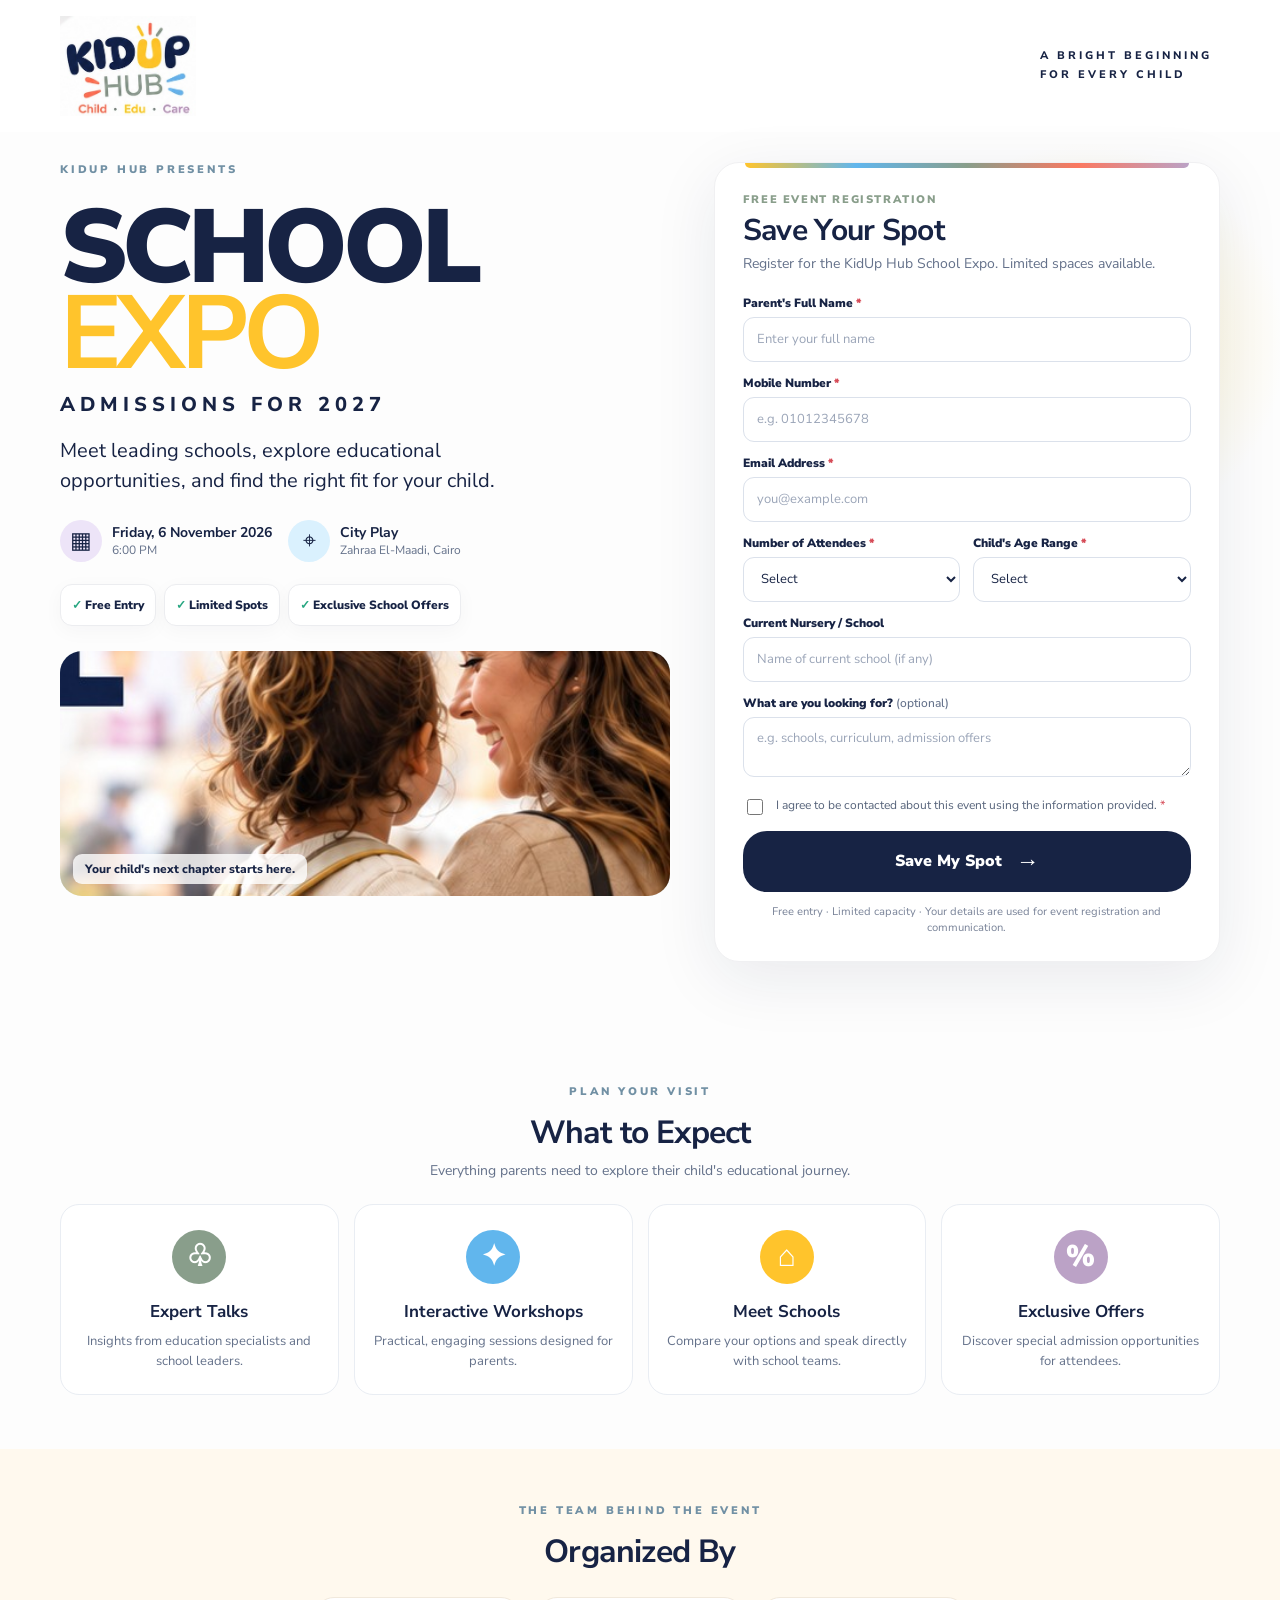
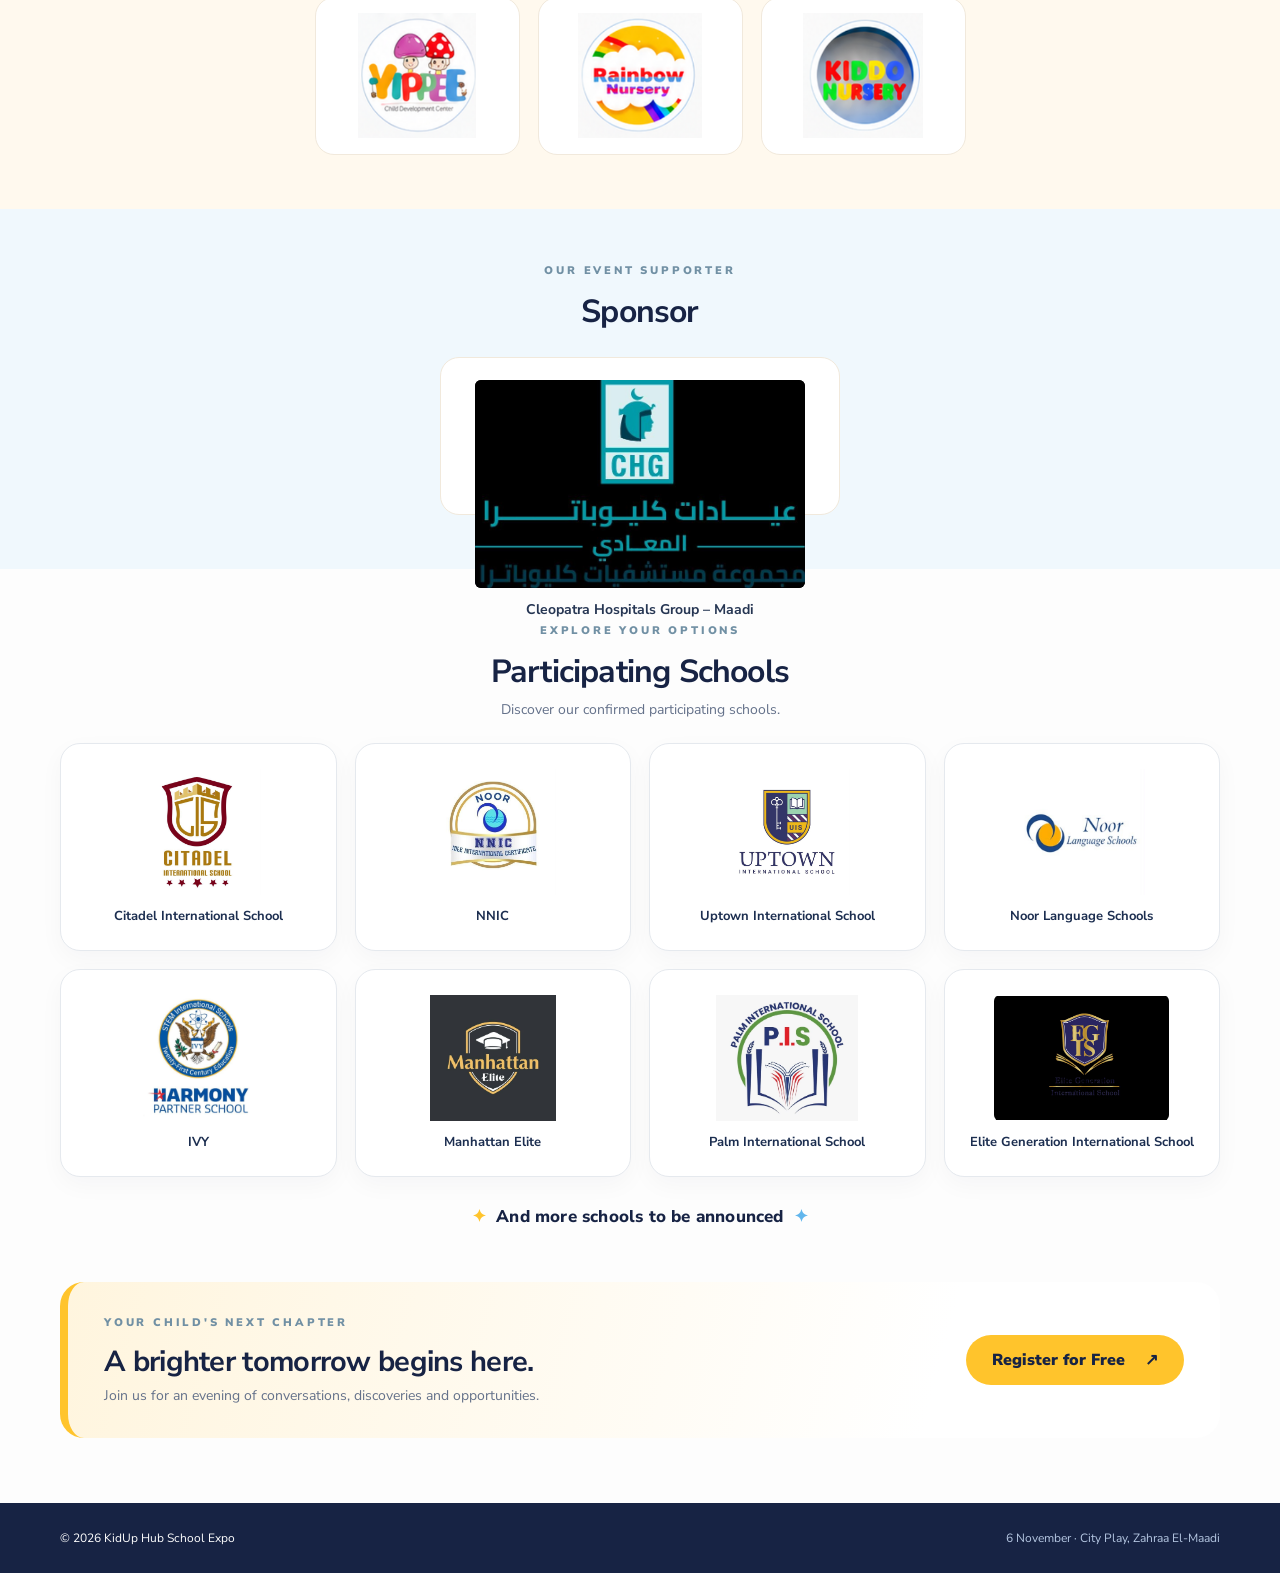
==== index.html @ 7d17acea "Add files via upload" ====
<!DOCTYPE html>
<html lang="en"><head><meta charset="UTF-8"><meta name="viewport" content="width=device-width,initial-scale=1"><meta name="theme-color" content="#172344"><meta name="description" content="Join KidUp Hub School Expo 2026. Meet participating schools, discover talks and workshops, and register for free. Limited spots available."><title>School Expo 2026 | KidUp Hub — Free Registration</title><link rel="preconnect" href="https://fonts.googleapis.com"><link rel="preconnect" href="https://fonts.gstatic.com" crossorigin><link href="https://fonts.googleapis.com/css2?family=Nunito+Sans:wght@400;500;600;700;800;900&display=swap" rel="stylesheet"><link rel="stylesheet" href="styles.css"></head>
<body><header class="top"><div class="shell top-inner"><a href="#top" class="brand" aria-label="KidUp Hub homepage"><img src="assets/kidup-logo-reference.jpg" alt="KidUp Hub — Child Edu Care"></a><span class="top-note">A BRIGHT BEGINNING FOR EVERY CHILD</span></div></header>
<main id="top"><section class="hero shell"><div class="hero-copy"><div class="eyebrow">KIDUP HUB PRESENTS</div><h1><span>SCHOOL</span><strong>EXPO</strong></h1><p class="year">ADMISSIONS FOR 2027</p><p class="lead">Meet leading schools, explore educational opportunities, and find the right fit for your child.</p><div class="event-meta"><div class="meta"><span class="meta-icon">▦</span><div><b>Friday, 6 November 2026</b><small>6:00 PM</small></div></div><div class="meta"><span class="meta-icon sky">⌖</span><div><b>City Play</b><small>Zahraa El-Maadi, Cairo</small></div></div></div><div class="highlights"><div><span>✓</span> Free Entry</div><div><span>✓</span> Limited Spots</div><div><span>✓</span> Exclusive School Offers</div></div><div class="hero-photo"><img src="assets/parent-child.jpg" alt="Parent and child discussing school choices"><div class="photo-caption">Your child's next chapter starts here.</div></div></div>
<aside class="form-card" id="register"><div class="form-accent"></div><p class="form-eyebrow">FREE EVENT REGISTRATION</p><h2>Save Your Spot</h2><p class="form-description">Register for the KidUp Hub School Expo. Limited spaces available.</p>
<form name="school-expo-registration" method="POST" action="" target="sheet-submit-target" id="registration-form"><input type="hidden" name="source" value="website"><input type="hidden" name="utm_source" id="utm_source"><input type="hidden" name="utm_medium" id="utm_medium"><input type="hidden" name="utm_campaign" id="utm_campaign"><input type="hidden" name="utm_content" id="utm_content"><input type="hidden" name="registration_id" id="registration_id"><p class="hidden-field"><label>Don't fill this out: <input name="bot-field"></label></p>
<div class="field"><label for="parent">Parent's Full Name <em>*</em></label><input id="parent" name="parent_name" autocomplete="name" placeholder="Enter your full name" maxlength="100" required></div>
<div class="field"><label for="phone">Mobile Number <em>*</em></label><input id="phone" name="mobile_number" type="tel" autocomplete="tel" inputmode="tel" placeholder="e.g. 01012345678" minlength="10" maxlength="20" required></div>
<div class="field"><label for="email">Email Address <em>*</em></label><input id="email" name="email" type="email" autocomplete="email" placeholder="you@example.com" maxlength="150" required></div>
<div class="form-pair"><div class="field"><label for="attendees">Number of Attendees <em>*</em></label><select id="attendees" name="attendees" required><option value="">Select</option><option value="1">1</option><option value="2">2</option><option value="3">3</option><option value="4">4</option><option value="5+">5+</option></select></div><div class="field"><label for="age">Child's Age Range <em>*</em></label><select id="age" name="child_age" required><option value="">Select</option><option>Under 2</option><option>2–3</option><option>4–5</option><option>6–8</option><option>9+</option></select></div></div>
<div class="field"><label for="school">Current Nursery / School</label><input id="school" name="current_school" maxlength="120" placeholder="Name of current school (if any)"></div>
<div class="field"><label for="interest">What are you looking for? <span>(optional)</span></label><textarea id="interest" name="interests" rows="2" maxlength="600" placeholder="e.g. schools, curriculum, admission offers"></textarea></div>
<label class="consent"><input type="checkbox" name="privacy_consent" value="yes" required><span>I agree to be contacted about this event using the information provided. <em>*</em></span></label><button class="primary" type="submit">Save My Spot <span>→</span></button><p class="fine">Free entry · Limited capacity · Your details are used for event registration and communication.</p></form><iframe name="sheet-submit-target" id="sheet-submit-target" title="Form submission" style="display:none"></iframe><p id="submit-message" role="status" aria-live="polite" style="display:none; margin-top:12px; font-weight:700;"></p>
</aside></section>
<section class="features section shell"><div class="section-head"><p class="eyebrow">PLAN YOUR VISIT</p><h2>What to Expect</h2><p>Everything parents need to explore their child's educational journey.</p></div><div class="feature-grid"><article class="feature"><div class="feature-ic green">♧</div><h3>Expert Talks</h3><p>Insights from education specialists and school leaders.</p></article><article class="feature"><div class="feature-ic blue">✦</div><h3>Interactive Workshops</h3><p>Practical, engaging sessions designed for parents.</p></article><article class="feature"><div class="feature-ic gold">⌂</div><h3>Meet Schools</h3><p>Compare your options and speak directly with school teams.</p></article><article class="feature"><div class="feature-ic lilac">%</div><h3>Exclusive Offers</h3><p>Discover special admission opportunities for attendees.</p></article></div></section>
<section class="section organizer-band"><div class="shell"><div class="section-head"><p class="eyebrow">THE TEAM BEHIND THE EVENT</p><h2>Organized By</h2></div><div class="organizer-grid"><div class="logo-tile"><img src="assets/organizer-1.png" alt="Yippee Child Development Center"></div><div class="logo-tile"><img src="assets/organizer-2.png" alt="Rainbow Nursery"></div><div class="logo-tile"><img src="assets/organizer-3.png" alt="Kiddo Nursery"></div></div></div></section>
<section class="section sponsors-band"><div class="shell"><div class="section-head"><p class="eyebrow">OUR EVENT SUPPORTER</p><h2>Sponsor</h2></div><div class="sponsor-grid sponsor-grid--single"><div class="logo-tile sponsor-tile"><img src="assets/chg.jpg" alt="CHG — Cleopatra Hospitals Group, Maadi" loading="lazy"><p>Cleopatra Hospitals Group – Maadi</p></div></div></div></section>
<section class="section school-section shell"><div class="section-head"><p class="eyebrow">EXPLORE YOUR OPTIONS</p><h2>Participating Schools</h2><p>Discover our confirmed participating schools.</p></div><div class="school-grid" id="schools"><div class="school-tile"><img src="assets/citadel.jpg" alt="Citadel International School logo" loading="lazy"><span>Citadel International School</span></div><div class="school-tile"><img src="assets/nnic.jpg" alt="NNIC logo" loading="lazy"><span>NNIC</span></div><div class="school-tile"><img src="assets/uptown.jpg" alt="Uptown International School logo" loading="lazy"><span>Uptown International School</span></div><div class="school-tile"><img src="assets/noor.jpg" alt="Noor Language Schools logo" loading="lazy"><span>Noor Language Schools</span></div><div class="school-tile"><img src="assets/ivy.jpg" alt="IVY logo" loading="lazy"><span>IVY</span></div><div class="school-tile"><img src="assets/manhattan.jpg" alt="Manhattan Elite logo" loading="lazy"><span>Manhattan Elite</span></div><div class="school-tile"><img src="assets/palm.jpg" alt="Palm International School logo" loading="lazy"><span>Palm International School</span></div><div class="school-tile"><img src="assets/elite.jpg" alt="Elite Generation International School logo" loading="lazy"><span>Elite Generation International School</span></div></div><p class="more-schools">And more schools to be announced</p></section>
<section class="closing shell"><div><p class="eyebrow">YOUR CHILD'S NEXT CHAPTER</p><h2>A brighter tomorrow begins here.</h2><p>Join us for an evening of conversations, discoveries and opportunities.</p></div><a class="closing-btn" href="#register">Register for Free <span>↗</span></a></section></main><footer><div class="shell">© 2026 KidUp Hub School Expo <span>6 November · City Play, Zahraa El-Maadi</span></div></footer><script src="config.js"></script><script src="script.js"></script></body></html>
---- styles.css ----
:root{--navy:#172344;--yellow:#ffc42c;--sky:#61b6ed;--coral:#fb7860;--lilac:#bba2c6;--sage:#899e8b;--muted:#64718a;--border:#e7eaf2}*{box-sizing:border-box}html{scroll-behavior:smooth;scroll-padding-top:24px}body{margin:0;font-family:"Nunito Sans",Arial,sans-serif;color:var(--navy);background:#fdfdfd}button,input,select,textarea{font:inherit}img{max-width:100%}.shell{width:min(1160px,calc(100% - 46px));margin:auto}.top{background:#fff}.top-inner{display:flex;align-items:center;justify-content:space-between;padding:16px 0}.brand img{display:block;width:136px;height:auto;mix-blend-mode:multiply}.top-note{max-width:180px;letter-spacing:3px;font-size:11px;font-weight:800;line-height:1.7}.hero{display:grid;grid-template-columns:minmax(0,1fr) minmax(380px,.83fr);gap:44px;padding-top:30px;padding-bottom:68px;position:relative}.hero:before{content:"";position:absolute;z-index:-1;inset:0 -6vw auto auto;height:420px;width:420px;background:radial-gradient(circle,#fff2c7 0%,transparent 67%)}.eyebrow{color:#7190a4;letter-spacing:2.8px;font-size:11px;font-weight:900;margin:0 0 12px}.hero-copy h1{font-size:clamp(70px,8.1vw,116px);font-weight:900;line-height:.83;letter-spacing:-5px;margin:28px 0 14px}.hero-copy h1 span,.hero-copy h1 strong{display:block}.hero-copy h1 strong{color:var(--yellow)}.year{font-size:20px;letter-spacing:5px;font-weight:800;margin:0 0 18px}.lead{font-size:20px;line-height:1.48;max-width:460px;margin:0 0 24px}.event-meta{display:flex;gap:16px;flex-wrap:wrap}.meta{display:flex;align-items:center;gap:10px}.meta-icon{width:42px;height:42px;border-radius:50%;display:grid;place-items:center;background:#ede4f8;color:var(--navy);font-size:23px}.meta-icon.sky{background:#daf1fe}.meta b,.meta small{display:block}.meta b{font-size:14px}.meta small{font-size:12px;color:var(--muted)}.highlights{display:flex;gap:8px;flex-wrap:wrap;margin-top:22px}.highlights div{background:white;border:1px solid #ecedf0;border-radius:12px;padding:12px 11px;font-size:12px;font-weight:850;box-shadow:0 5px 20px #17234409}.highlights span{color:#27a681;font-weight:900}.hero-photo{margin-top:25px;position:relative;border-radius:22px;overflow:hidden;height:245px;background:#eaf4f6}.hero-photo img{width:100%;height:100%;object-fit:cover;object-position:center 42%}.photo-caption{position:absolute;bottom:12px;left:13px;padding:7px 12px;border-radius:9px;background:#fffc;color:var(--navy);font-size:12px;font-weight:800}.form-card{position:relative;background:#fff;padding:29px 28px 24px;border-radius:25px;box-shadow:0 17px 65px #14274416;border:1px solid #f0f0f2;align-self:start}.form-accent{position:absolute;left:30px;right:30px;top:0;height:5px;border-radius:0 0 8px 8px;background:linear-gradient(90deg,var(--yellow),var(--sky),var(--sage),var(--coral),var(--lilac))}.form-eyebrow{color:var(--sage);font-size:11px;letter-spacing:1.6px;font-weight:900;margin:0 0 6px}.form-card h2{font-size:30px;letter-spacing:-.7px;margin:0 0 5px;line-height:1.18}.form-description{font-size:14px;color:var(--muted);margin:0 0 22px}.field{margin:0 0 13px}.field label{display:block;font-size:12px;font-weight:900;margin-bottom:6px}.field em,.consent em{font-style:normal;color:#d64b57}.field label span{color:var(--muted);font-weight:500}.field input,.field select,.field textarea{border:1px solid #dbe1eb;border-radius:11px;min-height:45px;width:100%;padding:11px 13px;background:#fff;color:var(--navy);outline:none;font-size:13px;transition:border-color .2s,box-shadow .2s}.field textarea{resize:vertical}.field :is(input,select,textarea):focus{border-color:var(--sky);box-shadow:0 0 0 3px #61b6ed29}.field ::placeholder{color:#9ba5b8}.form-pair{display:grid;grid-template-columns:1fr 1fr;gap:13px}.consent{display:flex;align-items:flex-start;gap:10px;font-size:12px;line-height:1.5;color:#56637a;margin:0 0 13px}.consent input{width:16px;height:16px;flex:none;accent-color:var(--navy)}.primary{background:var(--navy);border:0;border-radius:24px;color:#fff;padding:15px 20px;font-weight:900;width:100%;cursor:pointer;display:flex;align-items:center;justify-content:center;gap:14px}.primary:hover{background:#2a3d69}.primary span{font-size:23px}.fine{text-align:center;margin:12px 0 0;color:#798398;font-size:11px;line-height:1.5}.hidden-field{position:absolute;left:-9999px}.section{padding:54px 0}.section-head{text-align:center;margin-bottom:24px}.section-head h2{font-size:32px;margin:0 0 7px;letter-spacing:-.8px}.section-head>p:last-child{color:var(--muted);font-size:14px;margin:0}.feature-grid{display:grid;grid-template-columns:repeat(4,1fr);gap:15px}.feature{border:1px solid #e9edf3;border-radius:19px;padding:25px 16px 23px;text-align:center;background:#fff}.feature-ic{height:54px;width:54px;border-radius:100%;display:grid;place-items:center;margin:0 auto 16px;color:#fff;font-size:30px;font-weight:900}.green{background:var(--sage)}.blue{background:var(--sky)}.gold{background:var(--yellow)}.lilac{background:var(--lilac)}.feature h3{margin:0 0 8px;font-size:17px}.feature p{font-size:13px;color:var(--muted);line-height:1.55;margin:0}.organizer-band{background:#fff9ee}.organizer-grid{display:flex;justify-content:center;gap:18px;flex-wrap:wrap}.logo-tile{width:205px;height:158px;display:grid;place-items:center;background:#fff;border:1px solid #f1e9dc;border-radius:19px;padding:15px}.logo-tile img{width:125px;height:125px;object-fit:contain}.sponsors-band{background:#f0f8fd}.sponsor-grid{display:grid;grid-template-columns:repeat(4,1fr);gap:14px}.placeholder{background:#fff;border:1px dashed #bac8d5;min-height:110px;border-radius:15px;display:flex;flex-direction:column;align-items:center;justify-content:center;font-size:14px;font-weight:900;color:#54647c}.placeholder small{font-size:11px;font-weight:400;color:#8c99aa}.school-grid{display:grid;grid-template-columns:repeat(4,1fr);gap:12px}.school-placeholder{height:91px;border-radius:14px;border:1px dashed #cbd4df;display:grid;place-items:center;font-size:12px;color:#8290a5;background:#fdfefe}.closing{display:flex;align-items:center;justify-content:space-between;gap:30px;padding:33px 36px;background:linear-gradient(105deg,#fff5de,#fff 75%);border-radius:24px;margin-bottom:65px;border-left:8px solid var(--yellow)}.closing h2{font-size:29px;margin:0 0 5px;letter-spacing:-.7px}.closing p:last-child{font-size:14px;color:var(--muted);margin:0}.closing-btn{background:var(--yellow);border-radius:100px;text-decoration:none;color:var(--navy);font-weight:900;padding:14px 26px;white-space:nowrap}.closing-btn span{margin-left:15px}footer{padding:27px 0;background:var(--navy);color:white;font-size:12px}footer .shell{display:flex;gap:10px;justify-content:space-between}footer span{color:#b5c7e2}@media(max-width:950px){.hero{grid-template-columns:1fr;gap:24px}.hero-copy h1{font-size:85px}.hero-photo{max-width:600px}.form-card{max-width:650px;width:100%;margin:auto}.feature-grid{grid-template-columns:repeat(2,1fr)}}@media(max-width:610px){.shell{width:min(100% - 28px,550px)}.top-inner{padding:12px 0}.brand img{width:110px}.top-note{max-width:120px;font-size:9px;letter-spacing:1.7px}.hero{padding:11px 0 38px}.hero-copy h1{font-size:clamp(62px,16vw,82px);letter-spacing:-3px;margin:22px 0 12px}.year{font-size:15px;letter-spacing:2.8px}.lead{font-size:17px}.hero-photo{height:190px}.form-card{padding:24px 18px 19px;border-radius:20px}.form-card h2{font-size:27px}.form-pair{grid-template-columns:1fr;gap:0}.section{padding:40px 0}.section-head h2{font-size:27px}.feature-grid,.sponsor-grid,.school-grid{grid-template-columns:repeat(2,1fr)}.feature{padding:20px 12px}.feature h3{font-size:15px}.feature p{font-size:12px}.organizer-grid{gap:8px}.logo-tile{width:calc(33.33% - 6px);height:110px;padding:5px}.logo-tile img{width:94px;height:94px}.placeholder{font-size:12px;text-align:center;padding:8px}.closing{flex-direction:column;align-items:flex-start;padding:27px 22px;margin-bottom:35px}.closing h2{font-size:26px}footer .shell{flex-direction:column}}

/* Confirmed brand marks: preserve complete logos and original color backgrounds. */
.school-grid{display:grid;grid-template-columns:repeat(4,minmax(0,1fr));gap:18px}
.school-tile{background:#fff;border:1px solid #e5e9ee;border-radius:20px;min-width:0;min-height:208px;padding:18px;display:flex;flex-direction:column;align-items:center;justify-content:center;gap:12px;box-shadow:0 8px 24px rgba(23,35,68,.035)}
.school-tile img{height:126px;width:100%;max-width:175px;object-fit:contain;display:block;border-radius:6px}
.school-tile span{font-size:13px;color:#1c2e50;font-weight:700;line-height:1.4;text-align:center}
.sponsor-grid--single{display:flex;justify-content:center;align-items:center}
.sponsor-tile{width:min(100%,400px);padding:22px 24px;display:flex;align-items:center;flex-direction:column;gap:12px}
.sponsor-tile img{width:min(100%,330px);height:auto;max-height:210px;object-fit:contain;border-radius:6px;background:#111}
.sponsor-tile p{text-align:center;margin:0;color:#263653;font-size:14px;font-weight:700}
@media(max-width:800px){.school-grid{grid-template-columns:repeat(2,minmax(0,1fr));gap:12px}.school-tile{min-height:170px;padding:11px}.school-tile img{height:96px;max-width:145px}.school-tile span{font-size:11px}}
@media(max-width:390px){.school-tile{min-height:150px}.school-tile img{height:85px}}

.more-schools{text-align:center;margin:28px auto 0;color:#172344;font-size:17px;font-weight:800;letter-spacing:.2px}.more-schools:before{content:"✦";color:#ffc42c;margin-right:10px}.more-schools:after{content:"✦";color:#61b6ed;margin-left:10px}@media(max-width:610px){.more-schools{font-size:14px;margin-top:20px}}
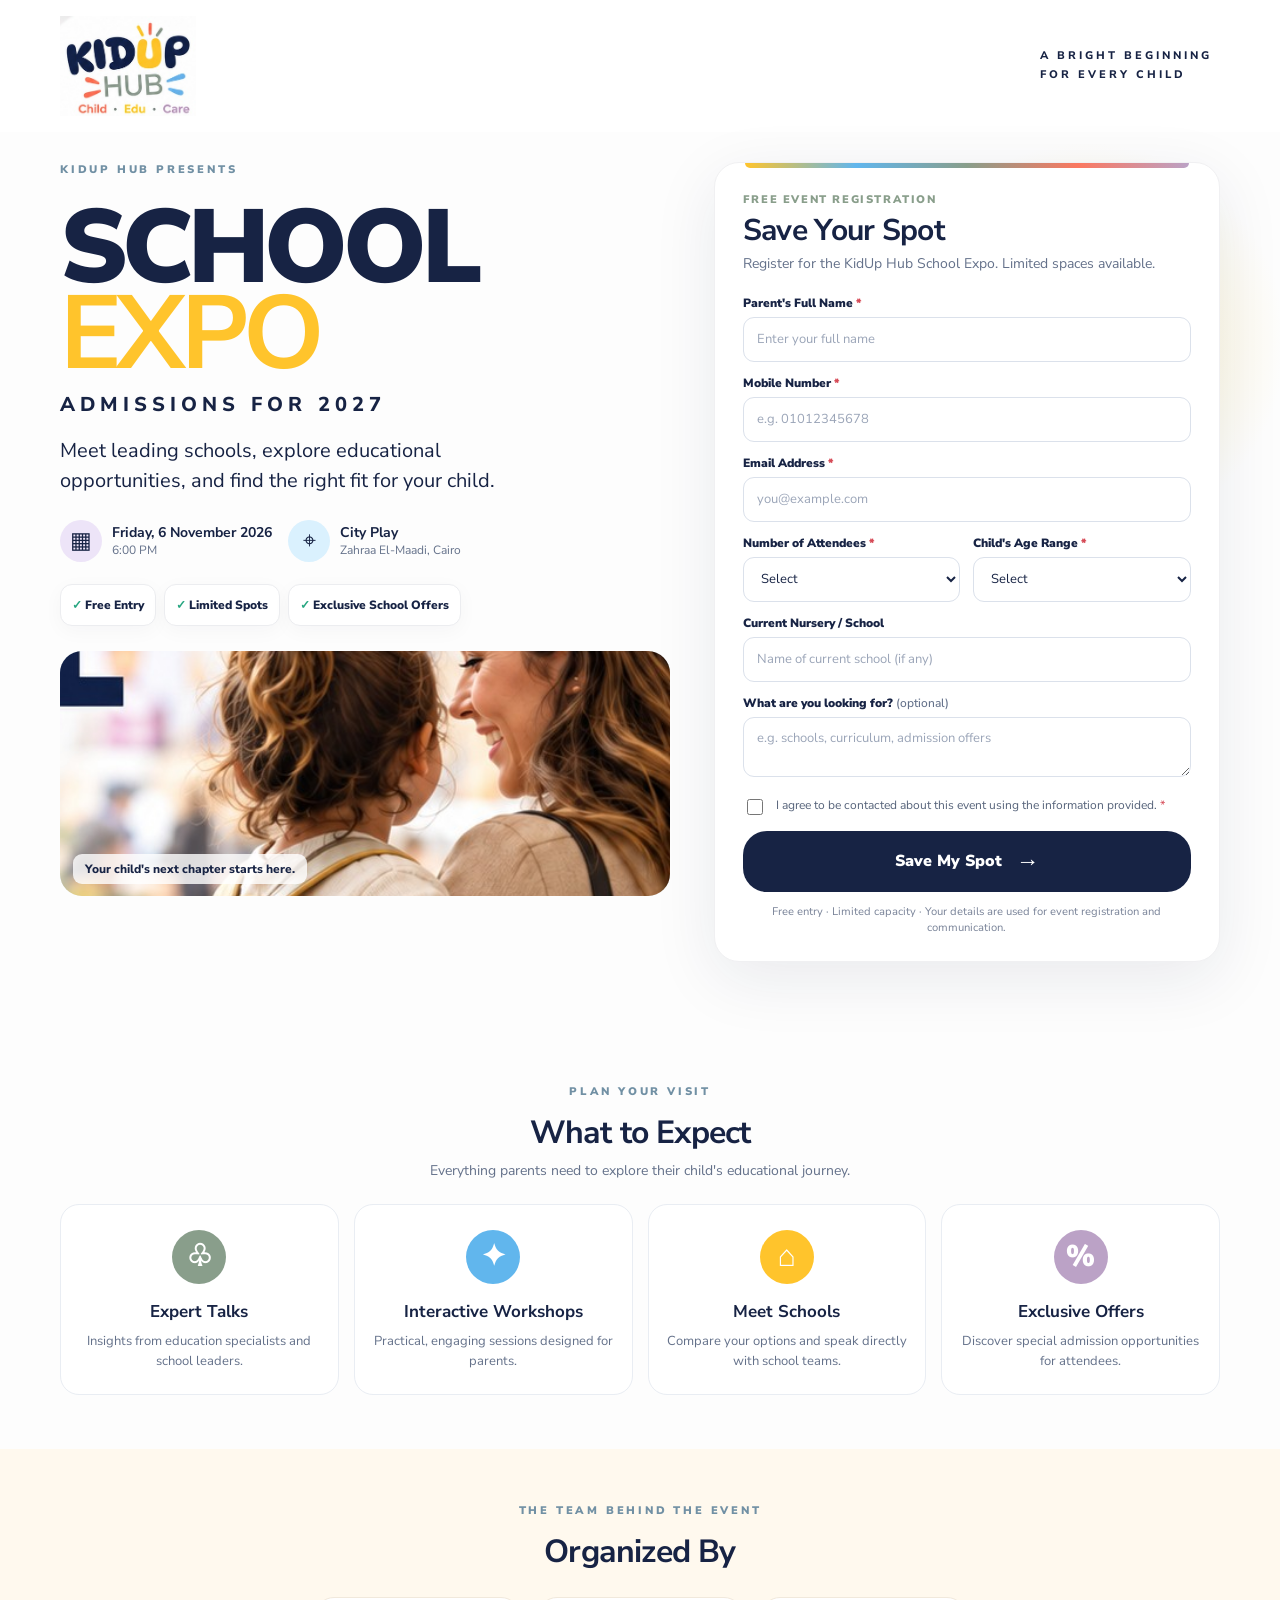
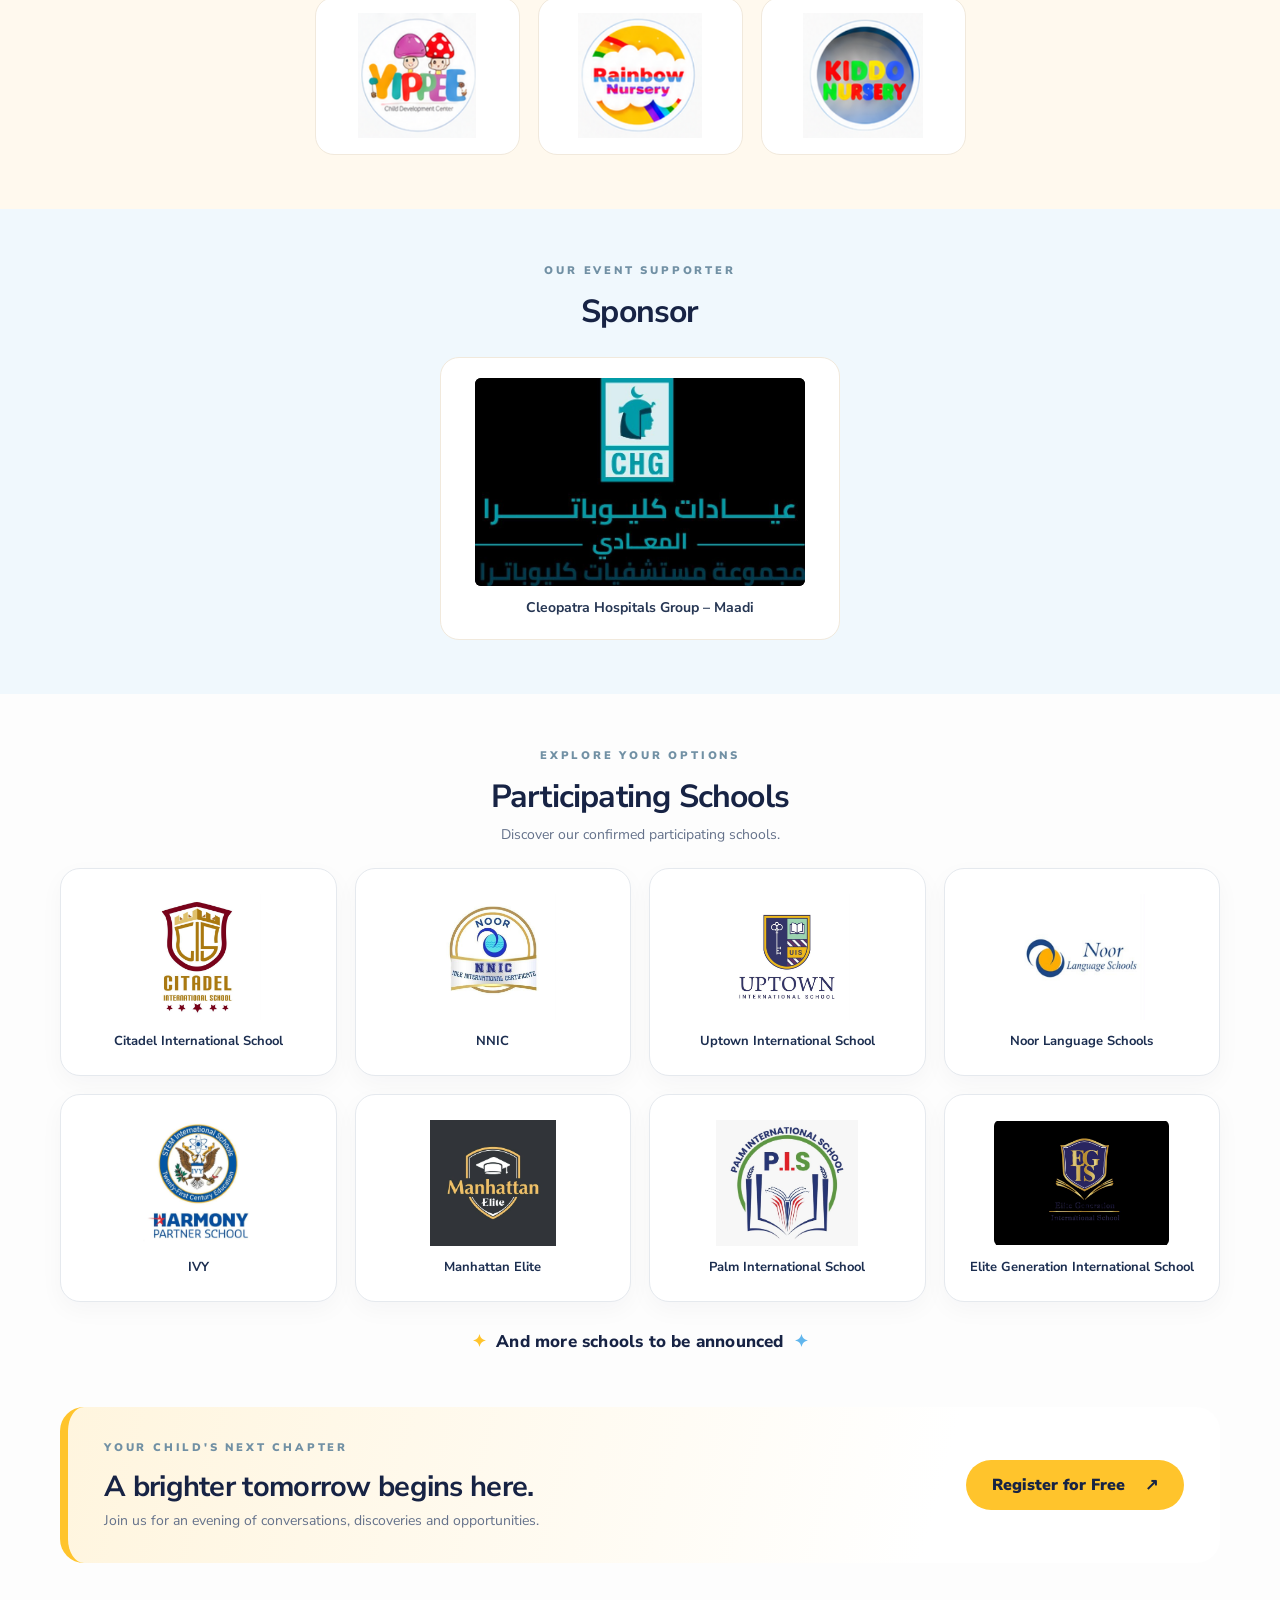
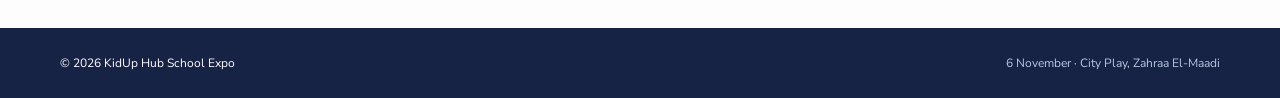
==== commit f78b1f41: "Update index.html" ====
--- a/index.html
+++ b/index.html
@@ -1,5 +1,5 @@
 <!DOCTYPE html>
-<html lang="en"><head><meta charset="UTF-8"><meta name="viewport" content="width=device-width,initial-scale=1"><meta name="theme-color" content="#172344"><meta name="description" content="Join KidUp Hub School Expo 2026. Meet participating schools, discover talks and workshops, and register for free. Limited spots available."><title>School Expo 2026 | KidUp Hub — Free Registration</title><link rel="preconnect" href="https://fonts.googleapis.com"><link rel="preconnect" href="https://fonts.gstatic.com" crossorigin><link href="https://fonts.googleapis.com/css2?family=Nunito+Sans:wght@400;500;600;700;800;900&display=swap" rel="stylesheet"><link rel="stylesheet" href="styles.css"></head>
+<html lang="en"><head><meta charset="UTF-8"><meta name="viewport" content="width=device-width,initial-scale=1"><meta name="theme-color" content="#172344"><meta name="description" content="Join KidUp Hub School Expo 2026. Meet participating schools, discover talks and workshops, and register for free. Limited spots available."><title>School Expo 2026 | KidUp Hub — Free Registration</title><link rel="preconnect" href="https://fonts.googleapis.com"><link rel="preconnect" href="https://fonts.gstatic.com" crossorigin><link href="https://fonts.googleapis.com/css2?family=Nunito+Sans:wght@400;500;600;700;800;900&display=swap" rel="stylesheet"><link rel="stylesheet" href="styles.css?v=20261023-sponsor-fix"></head>
 <body><header class="top"><div class="shell top-inner"><a href="#top" class="brand" aria-label="KidUp Hub homepage"><img src="assets/kidup-logo-reference.jpg" alt="KidUp Hub — Child Edu Care"></a><span class="top-note">A BRIGHT BEGINNING FOR EVERY CHILD</span></div></header>
 <main id="top"><section class="hero shell"><div class="hero-copy"><div class="eyebrow">KIDUP HUB PRESENTS</div><h1><span>SCHOOL</span><strong>EXPO</strong></h1><p class="year">ADMISSIONS FOR 2027</p><p class="lead">Meet leading schools, explore educational opportunities, and find the right fit for your child.</p><div class="event-meta"><div class="meta"><span class="meta-icon">▦</span><div><b>Friday, 6 November 2026</b><small>6:00 PM</small></div></div><div class="meta"><span class="meta-icon sky">⌖</span><div><b>City Play</b><small>Zahraa El-Maadi, Cairo</small></div></div></div><div class="highlights"><div><span>✓</span> Free Entry</div><div><span>✓</span> Limited Spots</div><div><span>✓</span> Exclusive School Offers</div></div><div class="hero-photo"><img src="assets/parent-child.jpg" alt="Parent and child discussing school choices"><div class="photo-caption">Your child's next chapter starts here.</div></div></div>
 <aside class="form-card" id="register"><div class="form-accent"></div><p class="form-eyebrow">FREE EVENT REGISTRATION</p><h2>Save Your Spot</h2><p class="form-description">Register for the KidUp Hub School Expo. Limited spaces available.</p>
@@ -16,4 +16,4 @@
 <section class="section organizer-band"><div class="shell"><div class="section-head"><p class="eyebrow">THE TEAM BEHIND THE EVENT</p><h2>Organized By</h2></div><div class="organizer-grid"><div class="logo-tile"><img src="assets/organizer-1.png" alt="Yippee Child Development Center"></div><div class="logo-tile"><img src="assets/organizer-2.png" alt="Rainbow Nursery"></div><div class="logo-tile"><img src="assets/organizer-3.png" alt="Kiddo Nursery"></div></div></div></section>
 <section class="section sponsors-band"><div class="shell"><div class="section-head"><p class="eyebrow">OUR EVENT SUPPORTER</p><h2>Sponsor</h2></div><div class="sponsor-grid sponsor-grid--single"><div class="logo-tile sponsor-tile"><img src="assets/chg.jpg" alt="CHG — Cleopatra Hospitals Group, Maadi" loading="lazy"><p>Cleopatra Hospitals Group – Maadi</p></div></div></div></section>
 <section class="section school-section shell"><div class="section-head"><p class="eyebrow">EXPLORE YOUR OPTIONS</p><h2>Participating Schools</h2><p>Discover our confirmed participating schools.</p></div><div class="school-grid" id="schools"><div class="school-tile"><img src="assets/citadel.jpg" alt="Citadel International School logo" loading="lazy"><span>Citadel International School</span></div><div class="school-tile"><img src="assets/nnic.jpg" alt="NNIC logo" loading="lazy"><span>NNIC</span></div><div class="school-tile"><img src="assets/uptown.jpg" alt="Uptown International School logo" loading="lazy"><span>Uptown International School</span></div><div class="school-tile"><img src="assets/noor.jpg" alt="Noor Language Schools logo" loading="lazy"><span>Noor Language Schools</span></div><div class="school-tile"><img src="assets/ivy.jpg" alt="IVY logo" loading="lazy"><span>IVY</span></div><div class="school-tile"><img src="assets/manhattan.jpg" alt="Manhattan Elite logo" loading="lazy"><span>Manhattan Elite</span></div><div class="school-tile"><img src="assets/palm.jpg" alt="Palm International School logo" loading="lazy"><span>Palm International School</span></div><div class="school-tile"><img src="assets/elite.jpg" alt="Elite Generation International School logo" loading="lazy"><span>Elite Generation International School</span></div></div><p class="more-schools">And more schools to be announced</p></section>
-<section class="closing shell"><div><p class="eyebrow">YOUR CHILD'S NEXT CHAPTER</p><h2>A brighter tomorrow begins here.</h2><p>Join us for an evening of conversations, discoveries and opportunities.</p></div><a class="closing-btn" href="#register">Register for Free <span>↗</span></a></section></main><footer><div class="shell">© 2026 KidUp Hub School Expo <span>6 November · City Play, Zahraa El-Maadi</span></div></footer><script src="config.js"></script><script src="script.js"></script></body></html>+<section class="closing shell"><div><p class="eyebrow">YOUR CHILD'S NEXT CHAPTER</p><h2>A brighter tomorrow begins here.</h2><p>Join us for an evening of conversations, discoveries and opportunities.</p></div><a class="closing-btn" href="#register">Register for Free <span>↗</span></a></section></main><footer><div class="shell">© 2026 KidUp Hub School Expo <span>6 November · City Play, Zahraa El-Maadi</span></div></footer><script src="config.js"></script><script src="script.js"></script></body></html>
--- a/styles.css
+++ b/styles.css
@@ -13,3 +13,49 @@
 @media(max-width:390px){.school-tile{min-height:150px}.school-tile img{height:85px}}
 
 .more-schools{text-align:center;margin:28px auto 0;color:#172344;font-size:17px;font-weight:800;letter-spacing:.2px}.more-schools:before{content:"✦";color:#ffc42c;margin-right:10px}.more-schools:after{content:"✦";color:#61b6ed;margin-left:10px}@media(max-width:610px){.more-schools{font-size:14px;margin-top:20px}}
+
+/* KidUp mobile sponsor section – prevents fixed-height sponsor card overflow */
+.sponsors-band { position: relative; }
+.sponsor-grid--single { display: flex; justify-content: center; align-items: stretch; }
+.sponsor-grid--single .sponsor-tile {
+  box-sizing: border-box;
+  width: min(100%, 400px);
+  height: auto;
+  min-height: 0;
+  padding: 20px;
+  display: flex;
+  flex-direction: column;
+  align-items: center;
+  justify-content: center;
+  gap: 12px;
+  overflow: hidden;
+}
+.sponsor-grid--single .sponsor-tile img {
+  display: block;
+  width: 100%;
+  max-width: 330px;
+  max-height: none;
+  height: auto;
+  object-fit: contain;
+  flex: 0 0 auto;
+}
+.sponsor-grid--single .sponsor-tile p {
+  max-width: 100%;
+  overflow-wrap: break-word;
+  text-align: center;
+  line-height: 1.45;
+}
+.school-section { clear: both; }
+@media (max-width: 610px) {
+  .sponsors-band { padding: 36px 0 42px; }
+  .sponsor-grid--single { width: 100%; }
+  .sponsor-grid--single .sponsor-tile {
+    width: min(100%, 360px);
+    height: auto;
+    padding: 18px;
+    border-radius: 18px;
+  }
+  .sponsor-grid--single .sponsor-tile img { max-width: 100%; }
+  .sponsor-grid--single .sponsor-tile p { font-size: 12px; }
+  .school-section { padding-top: 44px; }
+}
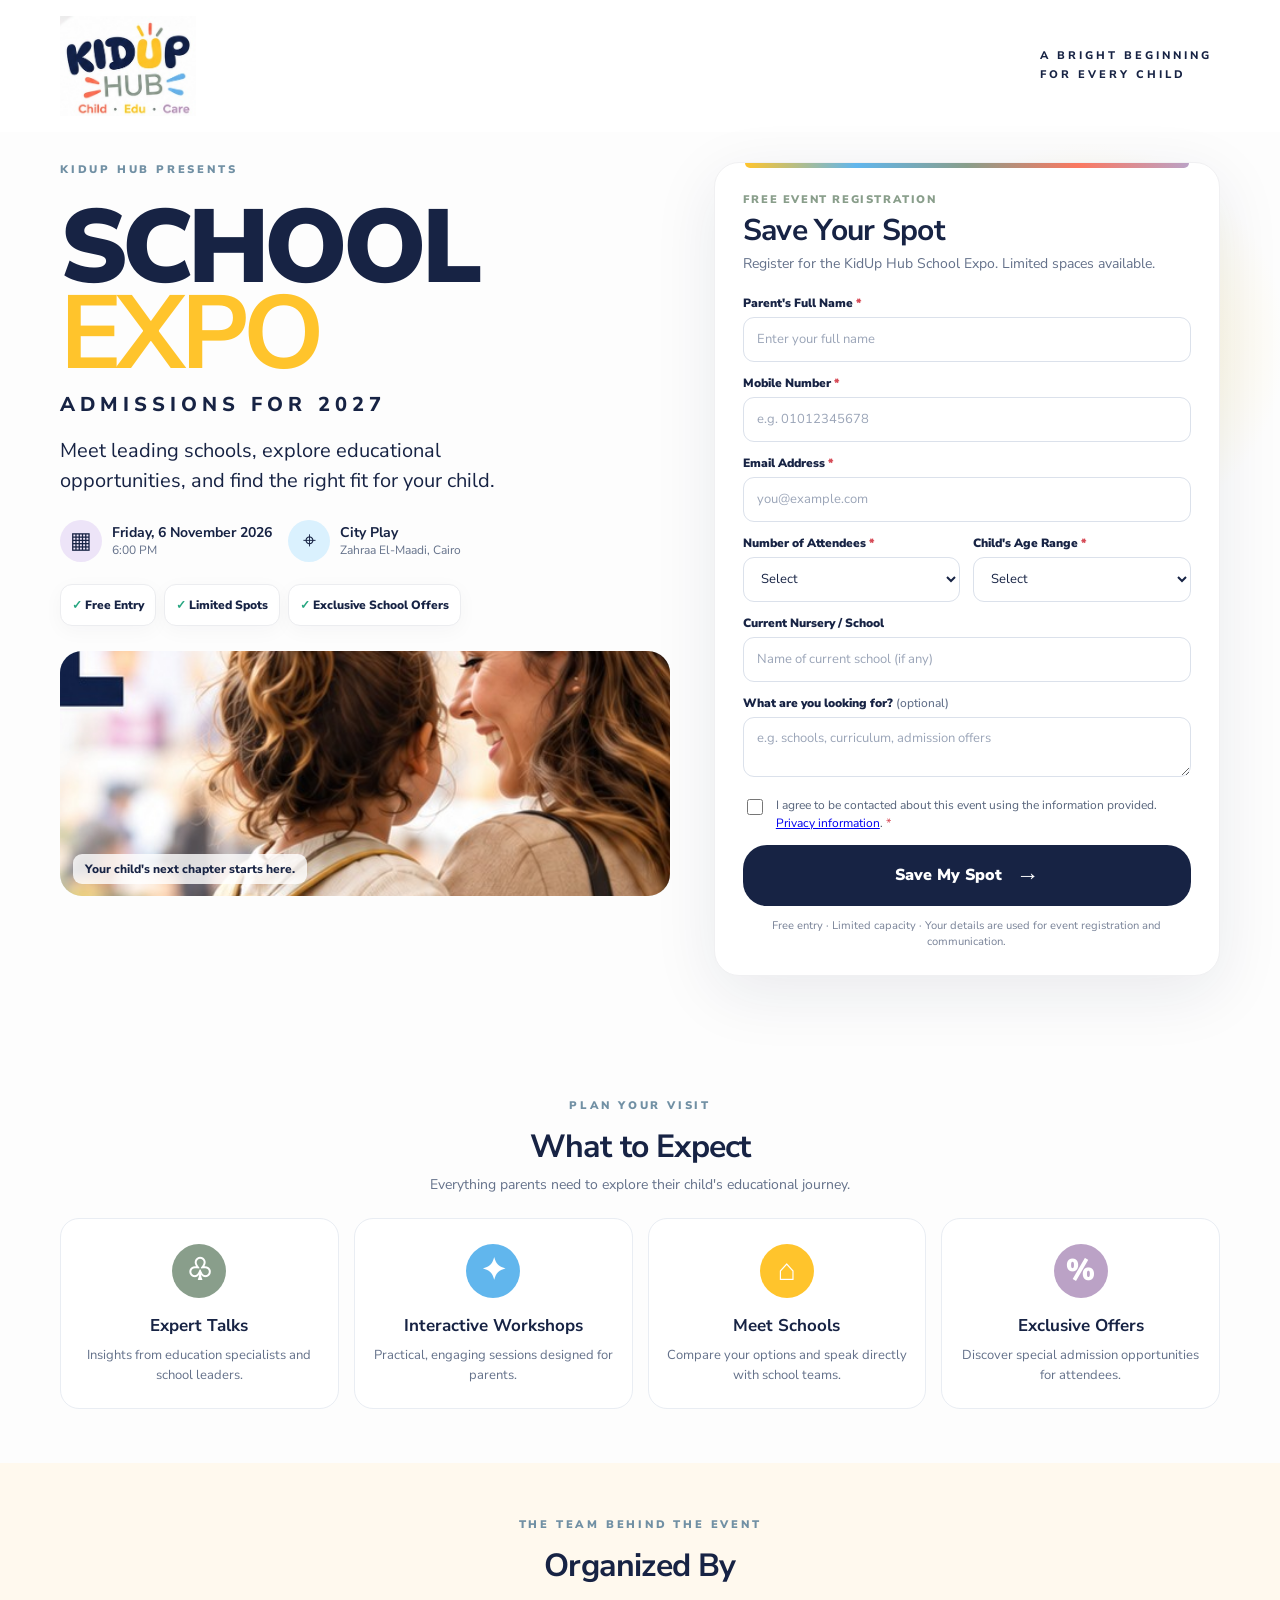
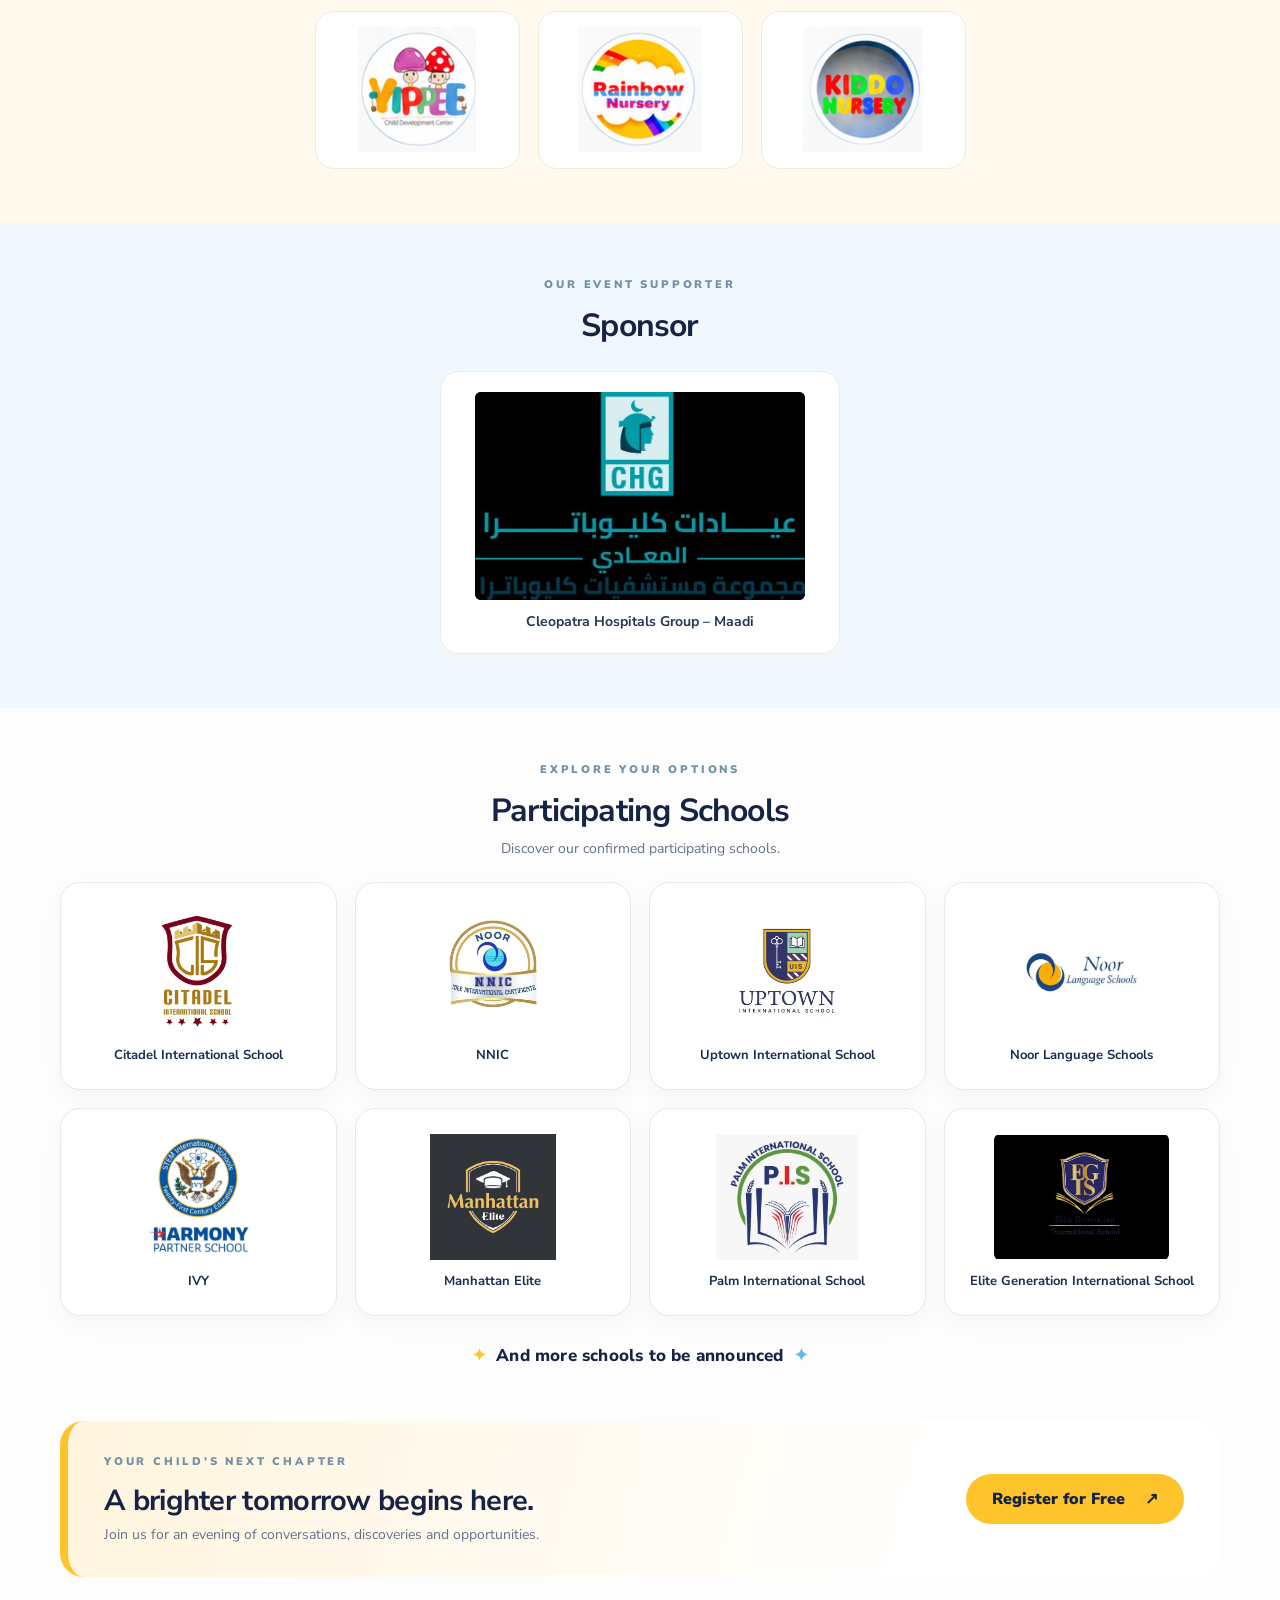
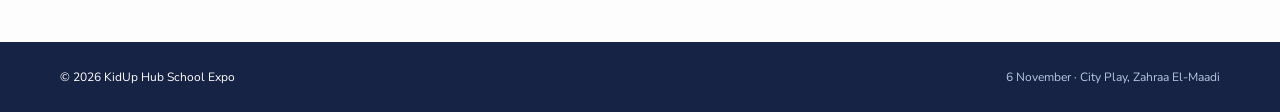
==== commit ec73f491: "Update index.html" ====
--- a/index.html
+++ b/index.html
@@ -10,10 +10,14 @@
 <div class="form-pair"><div class="field"><label for="attendees">Number of Attendees <em>*</em></label><select id="attendees" name="attendees" required><option value="">Select</option><option value="1">1</option><option value="2">2</option><option value="3">3</option><option value="4">4</option><option value="5+">5+</option></select></div><div class="field"><label for="age">Child's Age Range <em>*</em></label><select id="age" name="child_age" required><option value="">Select</option><option>Under 2</option><option>2–3</option><option>4–5</option><option>6–8</option><option>9+</option></select></div></div>
 <div class="field"><label for="school">Current Nursery / School</label><input id="school" name="current_school" maxlength="120" placeholder="Name of current school (if any)"></div>
 <div class="field"><label for="interest">What are you looking for? <span>(optional)</span></label><textarea id="interest" name="interests" rows="2" maxlength="600" placeholder="e.g. schools, curriculum, admission offers"></textarea></div>
-<label class="consent"><input type="checkbox" name="privacy_consent" value="yes" required><span>I agree to be contacted about this event using the information provided. <em>*</em></span></label><button class="primary" type="submit">Save My Spot <span>→</span></button><p class="fine">Free entry · Limited capacity · Your details are used for event registration and communication.</p></form><iframe name="sheet-submit-target" id="sheet-submit-target" title="Form submission" style="display:none"></iframe><p id="submit-message" role="status" aria-live="polite" style="display:none; margin-top:12px; font-weight:700;"></p>
+<label class="consent"><input type="checkbox" name="privacy_consent" value="yes" required><span>I agree to be contacted about this event using the information provided. <a class="kidup-privacy-link" href="privacy-policy.html" target="_blank" rel="noopener">Privacy information</a>. <em>*</em></span></label><button class="primary" type="submit">Save My Spot <span>→</span></button><p class="fine">Free entry · Limited capacity · Your details are used for event registration and communication.</p></form><iframe name="sheet-submit-target" id="sheet-submit-target" title="Form submission" style="display:none"></iframe><p id="submit-message" role="status" aria-live="polite" style="display:none; margin-top:12px; font-weight:700;"></p>
 </aside></section>
 <section class="features section shell"><div class="section-head"><p class="eyebrow">PLAN YOUR VISIT</p><h2>What to Expect</h2><p>Everything parents need to explore their child's educational journey.</p></div><div class="feature-grid"><article class="feature"><div class="feature-ic green">♧</div><h3>Expert Talks</h3><p>Insights from education specialists and school leaders.</p></article><article class="feature"><div class="feature-ic blue">✦</div><h3>Interactive Workshops</h3><p>Practical, engaging sessions designed for parents.</p></article><article class="feature"><div class="feature-ic gold">⌂</div><h3>Meet Schools</h3><p>Compare your options and speak directly with school teams.</p></article><article class="feature"><div class="feature-ic lilac">%</div><h3>Exclusive Offers</h3><p>Discover special admission opportunities for attendees.</p></article></div></section>
 <section class="section organizer-band"><div class="shell"><div class="section-head"><p class="eyebrow">THE TEAM BEHIND THE EVENT</p><h2>Organized By</h2></div><div class="organizer-grid"><div class="logo-tile"><img src="assets/organizer-1.png" alt="Yippee Child Development Center"></div><div class="logo-tile"><img src="assets/organizer-2.png" alt="Rainbow Nursery"></div><div class="logo-tile"><img src="assets/organizer-3.png" alt="Kiddo Nursery"></div></div></div></section>
 <section class="section sponsors-band"><div class="shell"><div class="section-head"><p class="eyebrow">OUR EVENT SUPPORTER</p><h2>Sponsor</h2></div><div class="sponsor-grid sponsor-grid--single"><div class="logo-tile sponsor-tile"><img src="assets/chg.jpg" alt="CHG — Cleopatra Hospitals Group, Maadi" loading="lazy"><p>Cleopatra Hospitals Group – Maadi</p></div></div></div></section>
 <section class="section school-section shell"><div class="section-head"><p class="eyebrow">EXPLORE YOUR OPTIONS</p><h2>Participating Schools</h2><p>Discover our confirmed participating schools.</p></div><div class="school-grid" id="schools"><div class="school-tile"><img src="assets/citadel.jpg" alt="Citadel International School logo" loading="lazy"><span>Citadel International School</span></div><div class="school-tile"><img src="assets/nnic.jpg" alt="NNIC logo" loading="lazy"><span>NNIC</span></div><div class="school-tile"><img src="assets/uptown.jpg" alt="Uptown International School logo" loading="lazy"><span>Uptown International School</span></div><div class="school-tile"><img src="assets/noor.jpg" alt="Noor Language Schools logo" loading="lazy"><span>Noor Language Schools</span></div><div class="school-tile"><img src="assets/ivy.jpg" alt="IVY logo" loading="lazy"><span>IVY</span></div><div class="school-tile"><img src="assets/manhattan.jpg" alt="Manhattan Elite logo" loading="lazy"><span>Manhattan Elite</span></div><div class="school-tile"><img src="assets/palm.jpg" alt="Palm International School logo" loading="lazy"><span>Palm International School</span></div><div class="school-tile"><img src="assets/elite.jpg" alt="Elite Generation International School logo" loading="lazy"><span>Elite Generation International School</span></div></div><p class="more-schools">And more schools to be announced</p></section>
-<section class="closing shell"><div><p class="eyebrow">YOUR CHILD'S NEXT CHAPTER</p><h2>A brighter tomorrow begins here.</h2><p>Join us for an evening of conversations, discoveries and opportunities.</p></div><a class="closing-btn" href="#register">Register for Free <span>↗</span></a></section></main><footer><div class="shell">© 2026 KidUp Hub School Expo <span>6 November · City Play, Zahraa El-Maadi</span></div></footer><script src="config.js"></script><script src="script.js"></script></body></html>
+<section class="closing shell"><div><p class="eyebrow">YOUR CHILD'S NEXT CHAPTER</p><h2>A brighter tomorrow begins here.</h2><p>Join us for an evening of conversations, discoveries and opportunities.</p></div><a class="closing-btn" href="#register">Register for Free <span>↗</span></a></section></main><footer><div class="shell">© 2026 KidUp Hub School Expo <span>6 November · City Play, Zahraa El-Maadi</span></div></footer><script src="pixel.js"></script><script src="config.js"></script><script src="script.js"></script><div id="kidup-tracking-consent" class="kidup-consent-banner" role="dialog" aria-label="Optional advertising analytics" hidden>
+  <div class="kidup-consent-copy"><strong>Help us improve event information</strong>
+    <p>With your permission, we use Meta Pixel to measure page visits and successful registrations for our advertising. You can decline without affecting your registration. <a class="kidup-privacy-link" href="privacy-policy.html">Privacy information</a>.</p>
+  </div><div class="kidup-consent-actions"><button type="button" class="secondary" data-consent-reject>Decline</button><button type="button" data-consent-accept>Accept</button></div>
+</div></body></html>
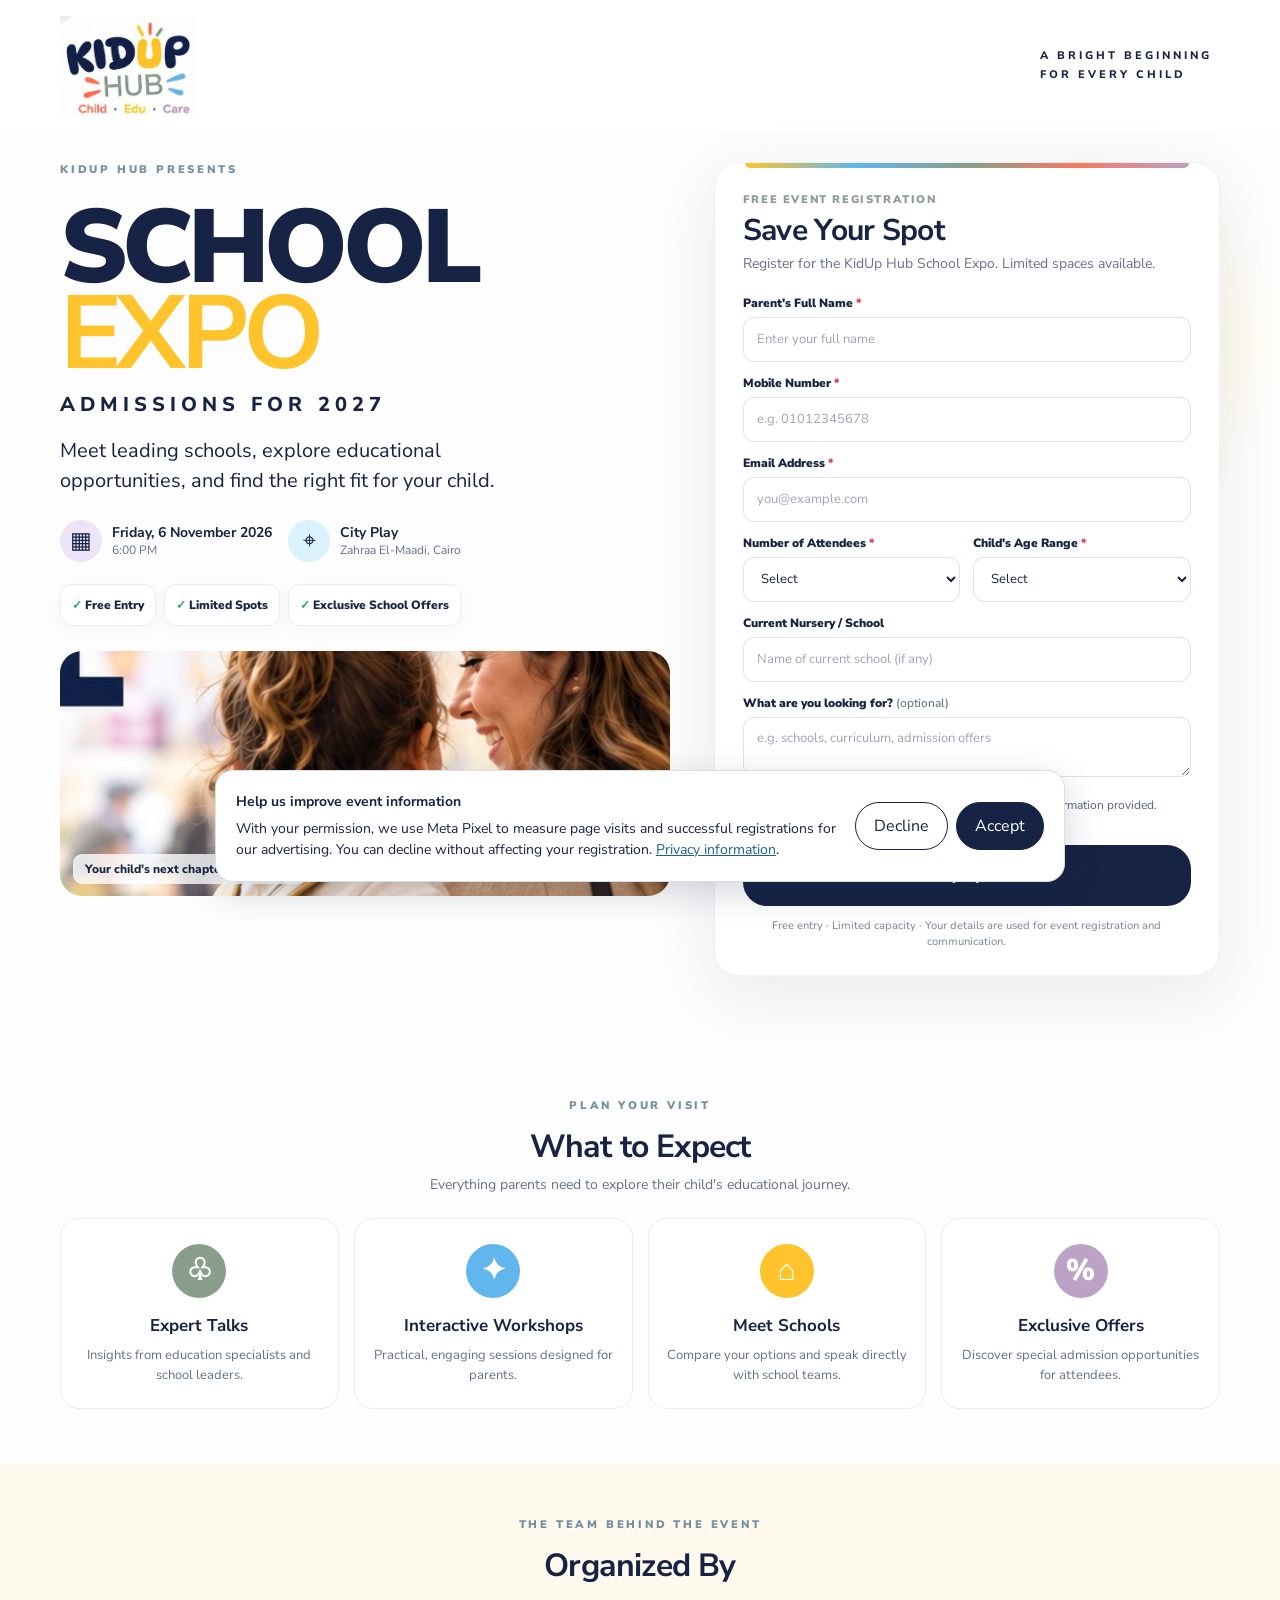
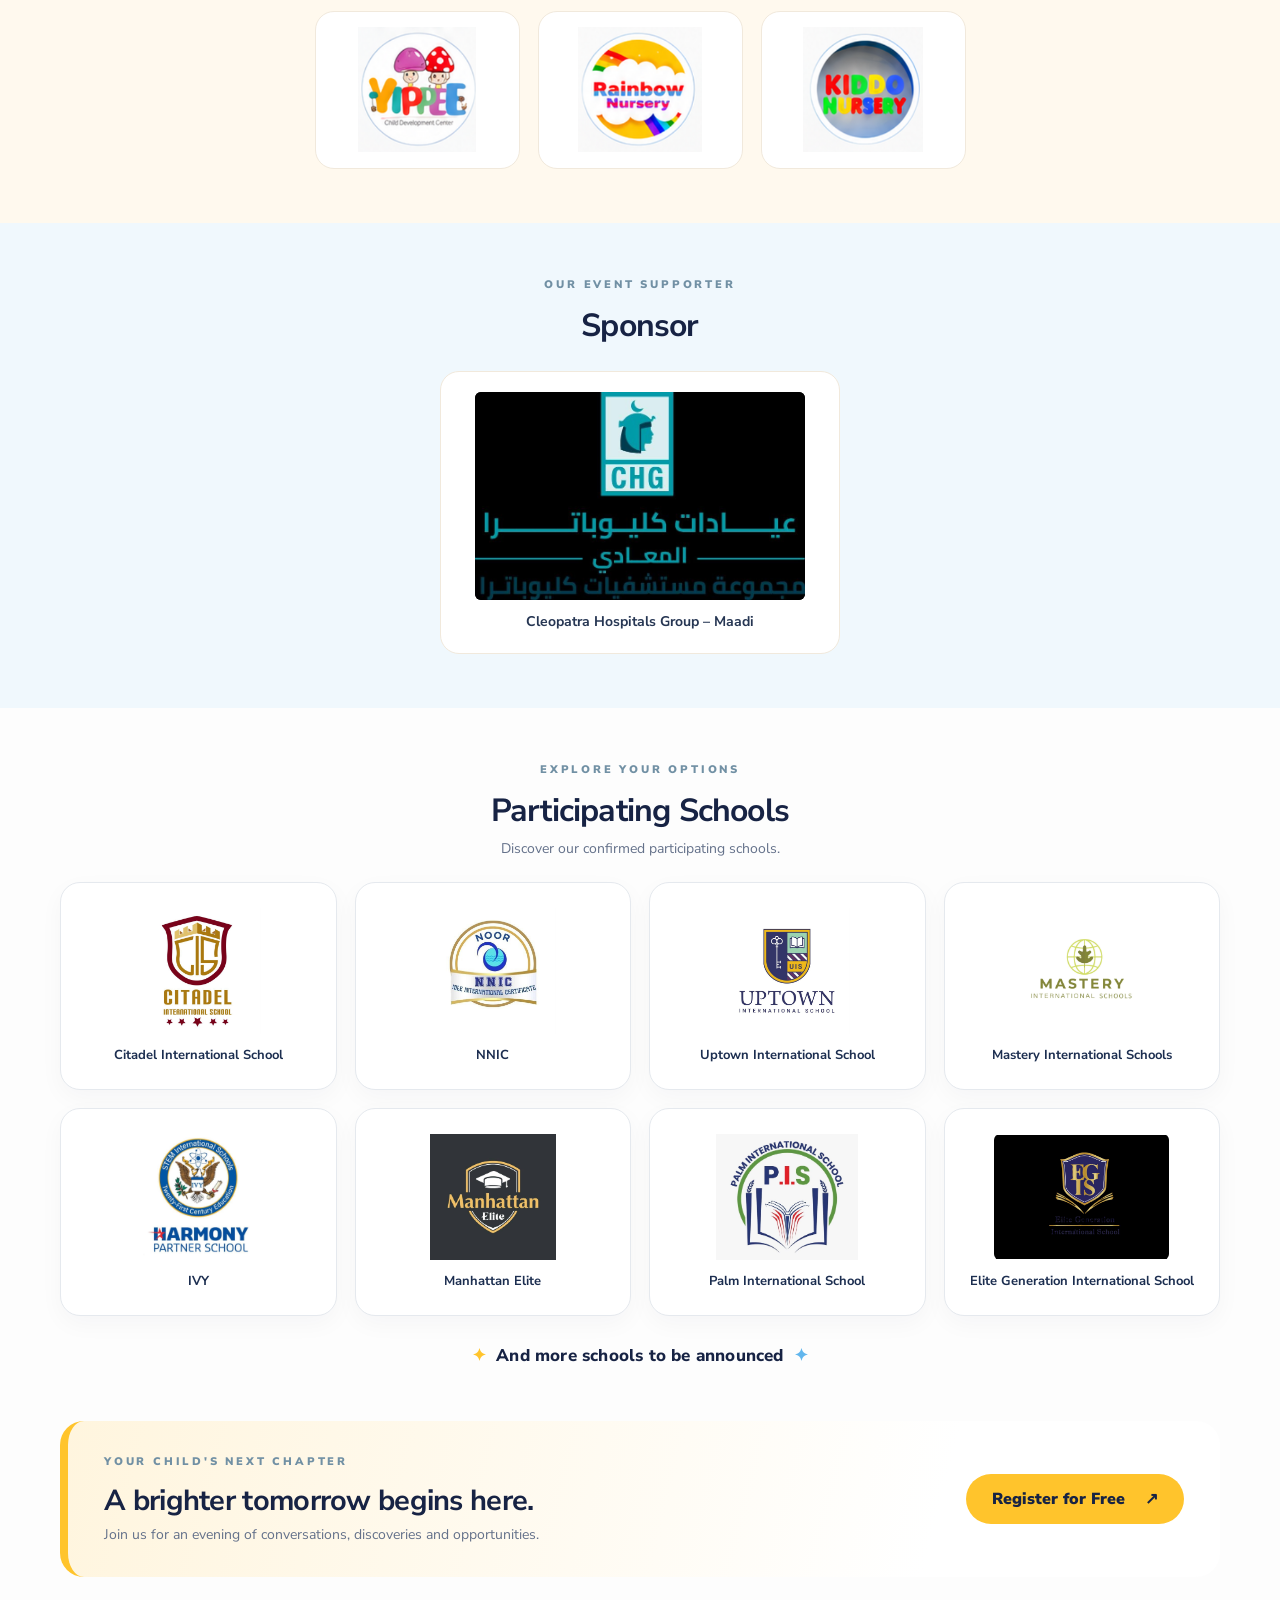
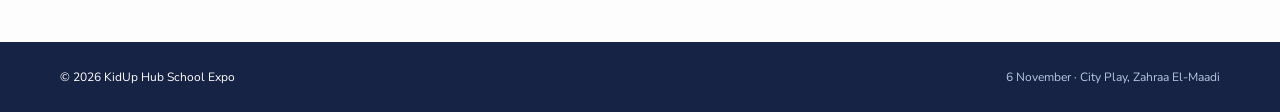
==== commit ab87deb2: "Update index.html" ====
--- a/index.html
+++ b/index.html
@@ -15,7 +15,7 @@
 <section class="features section shell"><div class="section-head"><p class="eyebrow">PLAN YOUR VISIT</p><h2>What to Expect</h2><p>Everything parents need to explore their child's educational journey.</p></div><div class="feature-grid"><article class="feature"><div class="feature-ic green">♧</div><h3>Expert Talks</h3><p>Insights from education specialists and school leaders.</p></article><article class="feature"><div class="feature-ic blue">✦</div><h3>Interactive Workshops</h3><p>Practical, engaging sessions designed for parents.</p></article><article class="feature"><div class="feature-ic gold">⌂</div><h3>Meet Schools</h3><p>Compare your options and speak directly with school teams.</p></article><article class="feature"><div class="feature-ic lilac">%</div><h3>Exclusive Offers</h3><p>Discover special admission opportunities for attendees.</p></article></div></section>
 <section class="section organizer-band"><div class="shell"><div class="section-head"><p class="eyebrow">THE TEAM BEHIND THE EVENT</p><h2>Organized By</h2></div><div class="organizer-grid"><div class="logo-tile"><img src="assets/organizer-1.png" alt="Yippee Child Development Center"></div><div class="logo-tile"><img src="assets/organizer-2.png" alt="Rainbow Nursery"></div><div class="logo-tile"><img src="assets/organizer-3.png" alt="Kiddo Nursery"></div></div></div></section>
 <section class="section sponsors-band"><div class="shell"><div class="section-head"><p class="eyebrow">OUR EVENT SUPPORTER</p><h2>Sponsor</h2></div><div class="sponsor-grid sponsor-grid--single"><div class="logo-tile sponsor-tile"><img src="assets/chg.jpg" alt="CHG — Cleopatra Hospitals Group, Maadi" loading="lazy"><p>Cleopatra Hospitals Group – Maadi</p></div></div></div></section>
-<section class="section school-section shell"><div class="section-head"><p class="eyebrow">EXPLORE YOUR OPTIONS</p><h2>Participating Schools</h2><p>Discover our confirmed participating schools.</p></div><div class="school-grid" id="schools"><div class="school-tile"><img src="assets/citadel.jpg" alt="Citadel International School logo" loading="lazy"><span>Citadel International School</span></div><div class="school-tile"><img src="assets/nnic.jpg" alt="NNIC logo" loading="lazy"><span>NNIC</span></div><div class="school-tile"><img src="assets/uptown.jpg" alt="Uptown International School logo" loading="lazy"><span>Uptown International School</span></div><div class="school-tile"><img src="assets/noor.jpg" alt="Noor Language Schools logo" loading="lazy"><span>Noor Language Schools</span></div><div class="school-tile"><img src="assets/ivy.jpg" alt="IVY logo" loading="lazy"><span>IVY</span></div><div class="school-tile"><img src="assets/manhattan.jpg" alt="Manhattan Elite logo" loading="lazy"><span>Manhattan Elite</span></div><div class="school-tile"><img src="assets/palm.jpg" alt="Palm International School logo" loading="lazy"><span>Palm International School</span></div><div class="school-tile"><img src="assets/elite.jpg" alt="Elite Generation International School logo" loading="lazy"><span>Elite Generation International School</span></div></div><p class="more-schools">And more schools to be announced</p></section>
+<section class="section school-section shell"><div class="section-head"><p class="eyebrow">EXPLORE YOUR OPTIONS</p><h2>Participating Schools</h2><p>Discover our confirmed participating schools.</p></div><div class="school-grid" id="schools"><div class="school-tile"><img src="assets/citadel.jpg" alt="Citadel International School logo" loading="lazy"><span>Citadel International School</span></div><div class="school-tile"><img src="assets/nnic.jpg" alt="NNIC logo" loading="lazy"><span>NNIC</span></div><div class="school-tile"><img src="assets/uptown.jpg" alt="Uptown International School logo" loading="lazy"><span>Uptown International School</span></div><div class="school-tile"><img src="assets/mastery-international-schools.webp" alt="Mastery International Schools logo" loading="lazy"><span>Mastery International Schools</span></div><div class="school-tile"><img src="assets/ivy.jpg" alt="IVY logo" loading="lazy"><span>IVY</span></div><div class="school-tile"><img src="assets/manhattan.jpg" alt="Manhattan Elite logo" loading="lazy"><span>Manhattan Elite</span></div><div class="school-tile"><img src="assets/palm.jpg" alt="Palm International School logo" loading="lazy"><span>Palm International School</span></div><div class="school-tile"><img src="assets/elite.jpg" alt="Elite Generation International School logo" loading="lazy"><span>Elite Generation International School</span></div></div><p class="more-schools">And more schools to be announced</p></section>
 <section class="closing shell"><div><p class="eyebrow">YOUR CHILD'S NEXT CHAPTER</p><h2>A brighter tomorrow begins here.</h2><p>Join us for an evening of conversations, discoveries and opportunities.</p></div><a class="closing-btn" href="#register">Register for Free <span>↗</span></a></section></main><footer><div class="shell">© 2026 KidUp Hub School Expo <span>6 November · City Play, Zahraa El-Maadi</span></div></footer><script src="pixel.js"></script><script src="config.js"></script><script src="script.js"></script><div id="kidup-tracking-consent" class="kidup-consent-banner" role="dialog" aria-label="Optional advertising analytics" hidden>
   <div class="kidup-consent-copy"><strong>Help us improve event information</strong>
     <p>With your permission, we use Meta Pixel to measure page visits and successful registrations for our advertising. You can decline without affecting your registration. <a class="kidup-privacy-link" href="privacy-policy.html">Privacy information</a>.</p>
--- a/styles.css
+++ b/styles.css
@@ -59,3 +59,16 @@
   .sponsor-grid--single .sponsor-tile p { font-size: 12px; }
   .school-section { padding-top: 44px; }
 }
+
+
+.kidup-consent-banner[hidden] {display:none!important}
+.kidup-consent-banner{position:fixed;bottom:18px;left:18px;right:18px;max-width:850px;margin:0 auto;z-index:2000;
+ background:white;color:#172344;border:1px solid #d6deea;box-shadow:0 10px 35px #14244630;padding:20px;
+ border-radius:18px;display:flex;gap:18px;align-items:center;justify-content:space-between;font-family:inherit;}
+.kidup-consent-copy{flex:1;font-size:14px;line-height:1.55}
+.kidup-consent-copy p{margin:5px 0 0}
+.kidup-consent-actions{display:flex;gap:8px;flex-shrink:0}
+.kidup-consent-actions button{cursor:pointer;border-radius:25px;padding:12px 18px;font:700 14px inherit;background:#172344;color:white;border:1px solid #172344}
+.kidup-consent-actions .secondary{background:white;color:#172344}
+.kidup-privacy-link{color:#1a628d;text-decoration:underline}
+@media(max-width:650px){.kidup-consent-banner{flex-direction:column;align-items:stretch;bottom:10px;left:10px;right:10px;padding:16px}.kidup-consent-actions button{flex:1}}
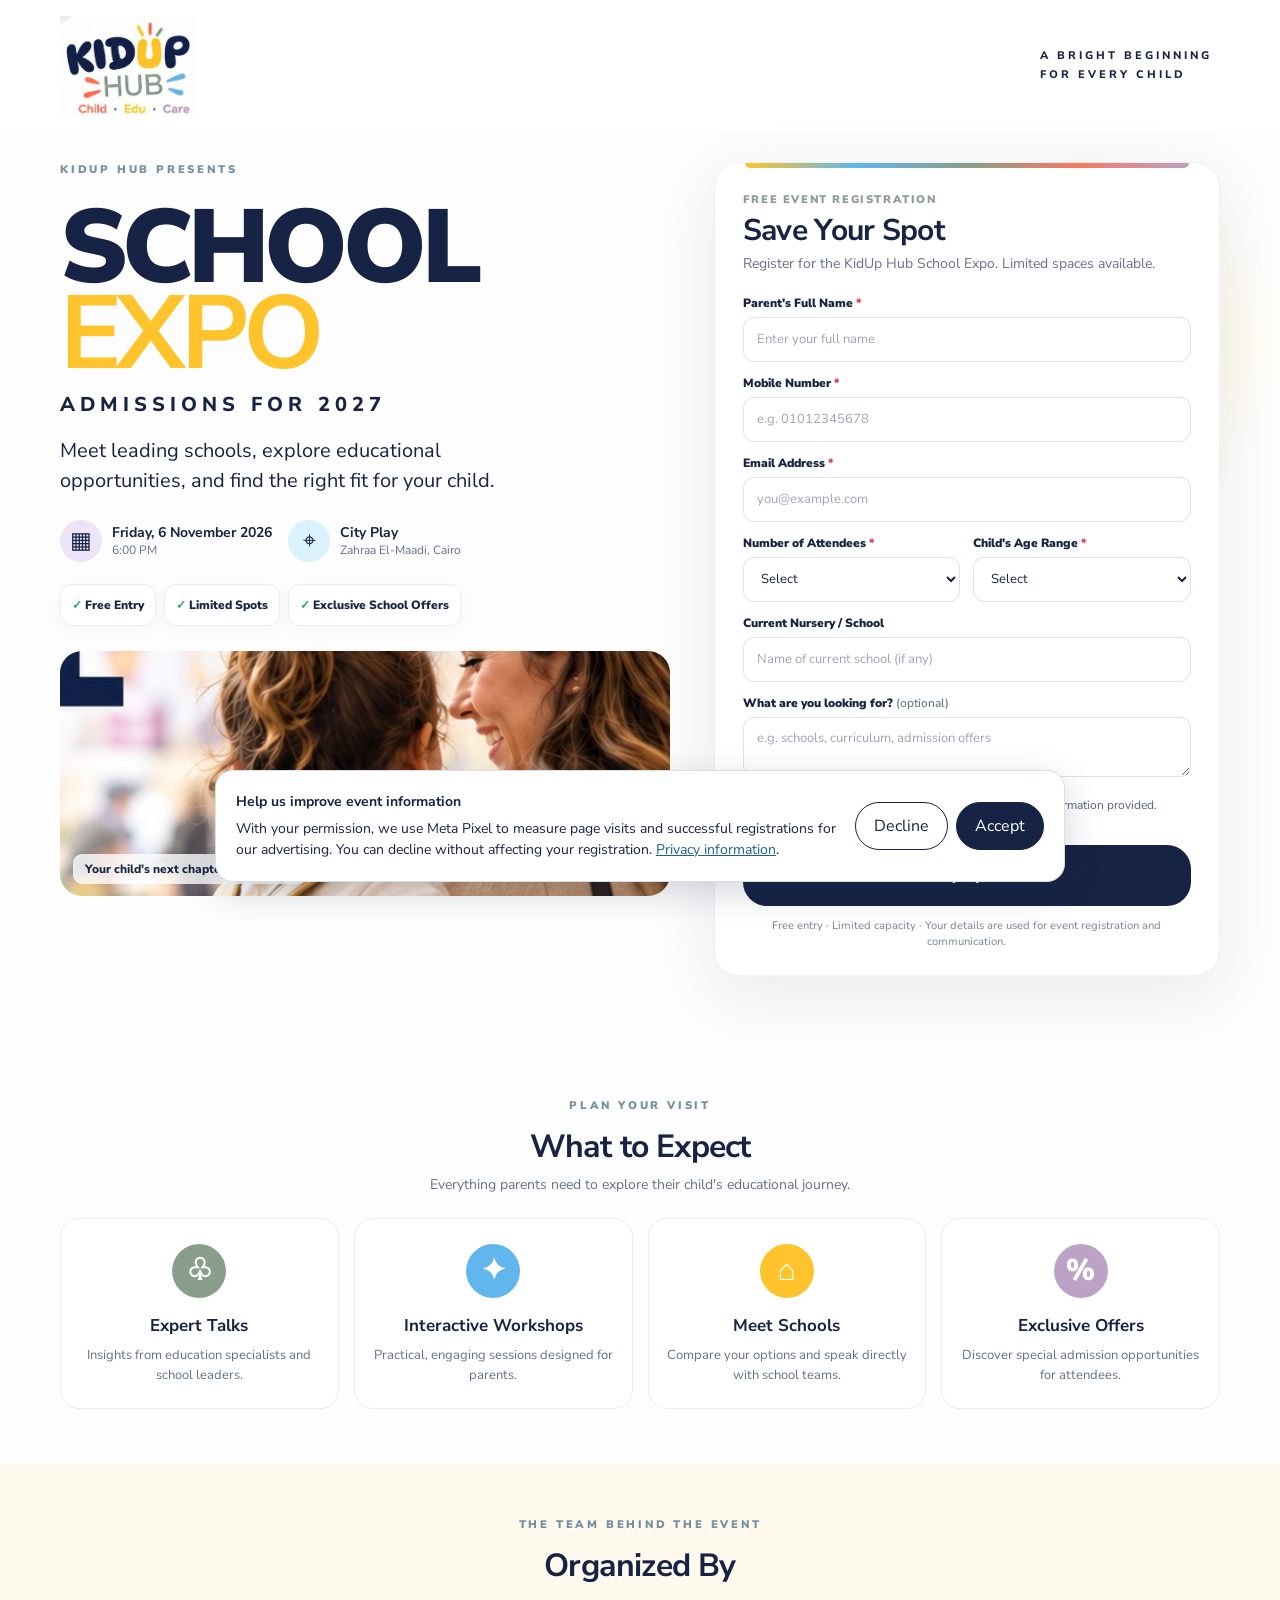
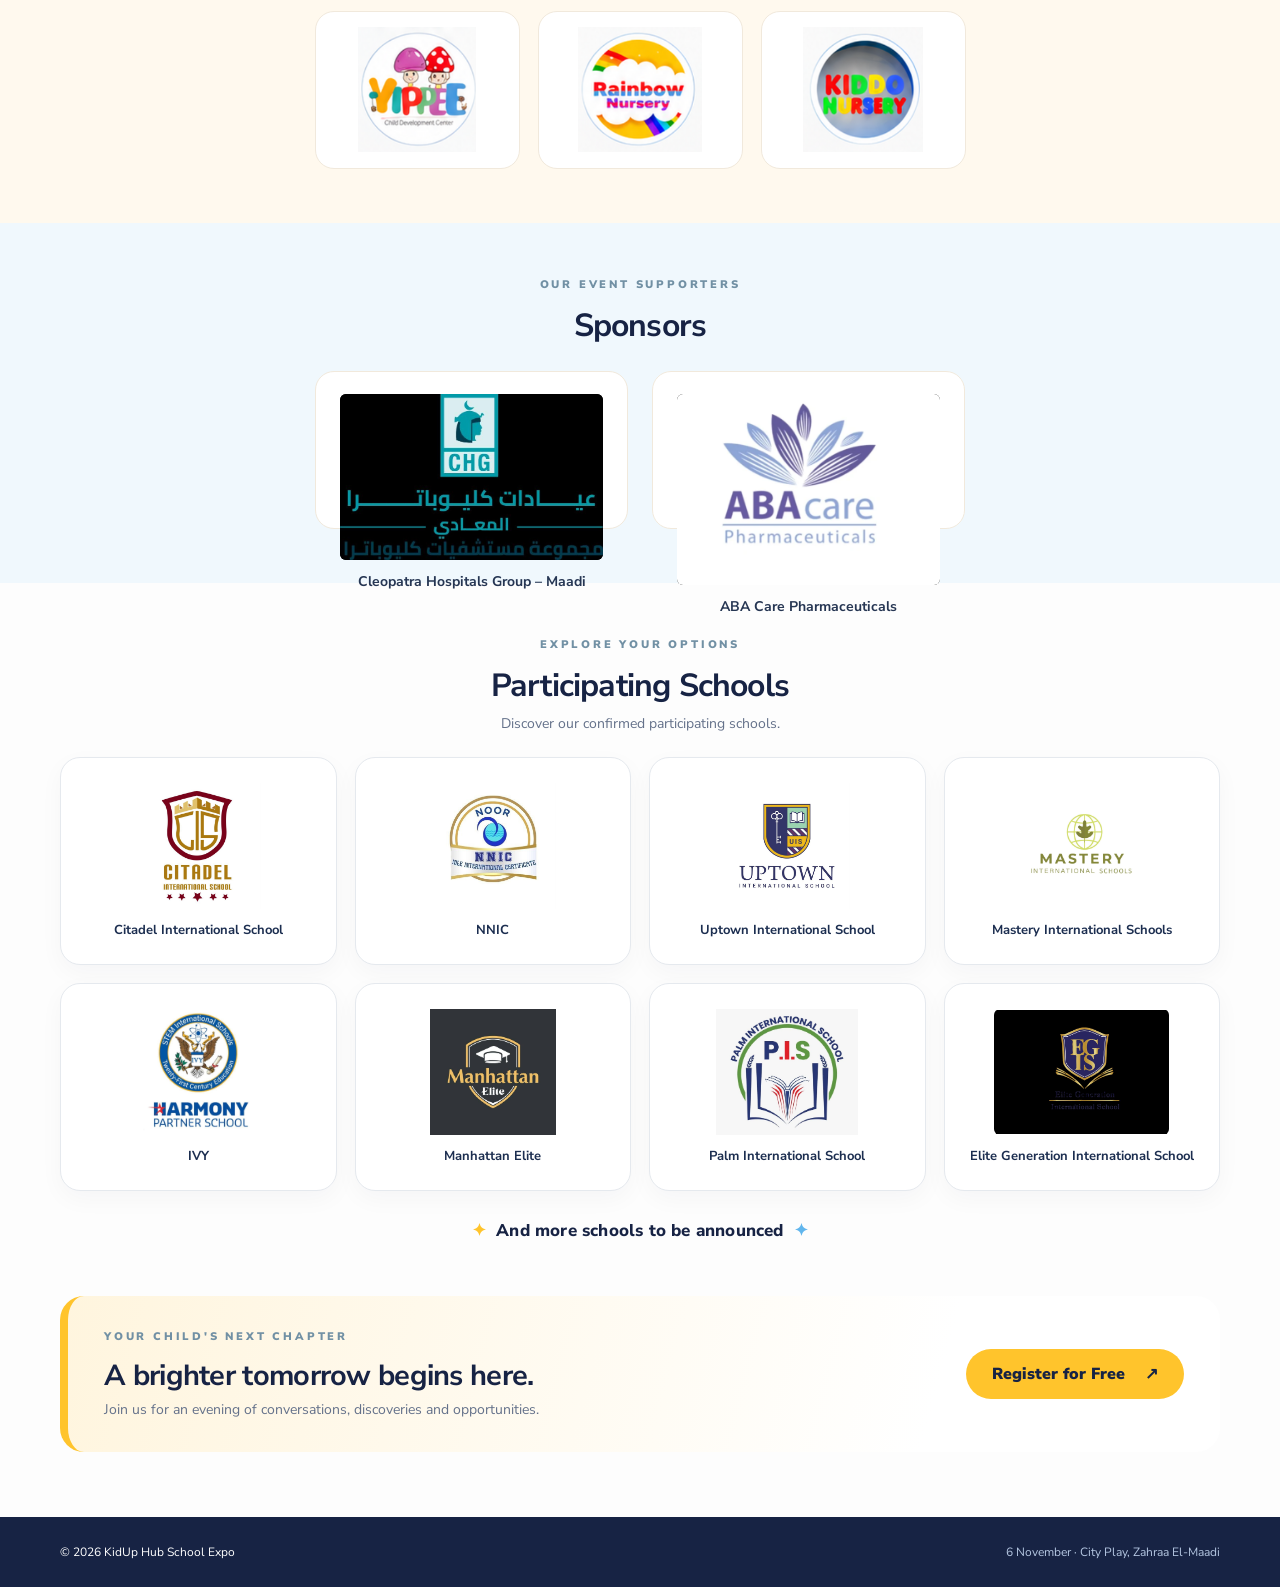
==== commit 0011a3c7: "Update index.html" ====
--- a/index.html
+++ b/index.html
@@ -1,23 +1,317 @@
+
 <!DOCTYPE html>
-<html lang="en"><head><meta charset="UTF-8"><meta name="viewport" content="width=device-width,initial-scale=1"><meta name="theme-color" content="#172344"><meta name="description" content="Join KidUp Hub School Expo 2026. Meet participating schools, discover talks and workshops, and register for free. Limited spots available."><title>School Expo 2026 | KidUp Hub — Free Registration</title><link rel="preconnect" href="https://fonts.googleapis.com"><link rel="preconnect" href="https://fonts.gstatic.com" crossorigin><link href="https://fonts.googleapis.com/css2?family=Nunito+Sans:wght@400;500;600;700;800;900&display=swap" rel="stylesheet"><link rel="stylesheet" href="styles.css?v=20261023-sponsor-fix"></head>
-<body><header class="top"><div class="shell top-inner"><a href="#top" class="brand" aria-label="KidUp Hub homepage"><img src="assets/kidup-logo-reference.jpg" alt="KidUp Hub — Child Edu Care"></a><span class="top-note">A BRIGHT BEGINNING FOR EVERY CHILD</span></div></header>
-<main id="top"><section class="hero shell"><div class="hero-copy"><div class="eyebrow">KIDUP HUB PRESENTS</div><h1><span>SCHOOL</span><strong>EXPO</strong></h1><p class="year">ADMISSIONS FOR 2027</p><p class="lead">Meet leading schools, explore educational opportunities, and find the right fit for your child.</p><div class="event-meta"><div class="meta"><span class="meta-icon">▦</span><div><b>Friday, 6 November 2026</b><small>6:00 PM</small></div></div><div class="meta"><span class="meta-icon sky">⌖</span><div><b>City Play</b><small>Zahraa El-Maadi, Cairo</small></div></div></div><div class="highlights"><div><span>✓</span> Free Entry</div><div><span>✓</span> Limited Spots</div><div><span>✓</span> Exclusive School Offers</div></div><div class="hero-photo"><img src="assets/parent-child.jpg" alt="Parent and child discussing school choices"><div class="photo-caption">Your child's next chapter starts here.</div></div></div>
-<aside class="form-card" id="register"><div class="form-accent"></div><p class="form-eyebrow">FREE EVENT REGISTRATION</p><h2>Save Your Spot</h2><p class="form-description">Register for the KidUp Hub School Expo. Limited spaces available.</p>
-<form name="school-expo-registration" method="POST" action="" target="sheet-submit-target" id="registration-form"><input type="hidden" name="source" value="website"><input type="hidden" name="utm_source" id="utm_source"><input type="hidden" name="utm_medium" id="utm_medium"><input type="hidden" name="utm_campaign" id="utm_campaign"><input type="hidden" name="utm_content" id="utm_content"><input type="hidden" name="registration_id" id="registration_id"><p class="hidden-field"><label>Don't fill this out: <input name="bot-field"></label></p>
-<div class="field"><label for="parent">Parent's Full Name <em>*</em></label><input id="parent" name="parent_name" autocomplete="name" placeholder="Enter your full name" maxlength="100" required></div>
-<div class="field"><label for="phone">Mobile Number <em>*</em></label><input id="phone" name="mobile_number" type="tel" autocomplete="tel" inputmode="tel" placeholder="e.g. 01012345678" minlength="10" maxlength="20" required></div>
-<div class="field"><label for="email">Email Address <em>*</em></label><input id="email" name="email" type="email" autocomplete="email" placeholder="you@example.com" maxlength="150" required></div>
-<div class="form-pair"><div class="field"><label for="attendees">Number of Attendees <em>*</em></label><select id="attendees" name="attendees" required><option value="">Select</option><option value="1">1</option><option value="2">2</option><option value="3">3</option><option value="4">4</option><option value="5+">5+</option></select></div><div class="field"><label for="age">Child's Age Range <em>*</em></label><select id="age" name="child_age" required><option value="">Select</option><option>Under 2</option><option>2–3</option><option>4–5</option><option>6–8</option><option>9+</option></select></div></div>
-<div class="field"><label for="school">Current Nursery / School</label><input id="school" name="current_school" maxlength="120" placeholder="Name of current school (if any)"></div>
-<div class="field"><label for="interest">What are you looking for? <span>(optional)</span></label><textarea id="interest" name="interests" rows="2" maxlength="600" placeholder="e.g. schools, curriculum, admission offers"></textarea></div>
-<label class="consent"><input type="checkbox" name="privacy_consent" value="yes" required><span>I agree to be contacted about this event using the information provided. <a class="kidup-privacy-link" href="privacy-policy.html" target="_blank" rel="noopener">Privacy information</a>. <em>*</em></span></label><button class="primary" type="submit">Save My Spot <span>→</span></button><p class="fine">Free entry · Limited capacity · Your details are used for event registration and communication.</p></form><iframe name="sheet-submit-target" id="sheet-submit-target" title="Form submission" style="display:none"></iframe><p id="submit-message" role="status" aria-live="polite" style="display:none; margin-top:12px; font-weight:700;"></p>
-</aside></section>
-<section class="features section shell"><div class="section-head"><p class="eyebrow">PLAN YOUR VISIT</p><h2>What to Expect</h2><p>Everything parents need to explore their child's educational journey.</p></div><div class="feature-grid"><article class="feature"><div class="feature-ic green">♧</div><h3>Expert Talks</h3><p>Insights from education specialists and school leaders.</p></article><article class="feature"><div class="feature-ic blue">✦</div><h3>Interactive Workshops</h3><p>Practical, engaging sessions designed for parents.</p></article><article class="feature"><div class="feature-ic gold">⌂</div><h3>Meet Schools</h3><p>Compare your options and speak directly with school teams.</p></article><article class="feature"><div class="feature-ic lilac">%</div><h3>Exclusive Offers</h3><p>Discover special admission opportunities for attendees.</p></article></div></section>
-<section class="section organizer-band"><div class="shell"><div class="section-head"><p class="eyebrow">THE TEAM BEHIND THE EVENT</p><h2>Organized By</h2></div><div class="organizer-grid"><div class="logo-tile"><img src="assets/organizer-1.png" alt="Yippee Child Development Center"></div><div class="logo-tile"><img src="assets/organizer-2.png" alt="Rainbow Nursery"></div><div class="logo-tile"><img src="assets/organizer-3.png" alt="Kiddo Nursery"></div></div></div></section>
-<section class="section sponsors-band"><div class="shell"><div class="section-head"><p class="eyebrow">OUR EVENT SUPPORTER</p><h2>Sponsor</h2></div><div class="sponsor-grid sponsor-grid--single"><div class="logo-tile sponsor-tile"><img src="assets/chg.jpg" alt="CHG — Cleopatra Hospitals Group, Maadi" loading="lazy"><p>Cleopatra Hospitals Group – Maadi</p></div></div></div></section>
-<section class="section school-section shell"><div class="section-head"><p class="eyebrow">EXPLORE YOUR OPTIONS</p><h2>Participating Schools</h2><p>Discover our confirmed participating schools.</p></div><div class="school-grid" id="schools"><div class="school-tile"><img src="assets/citadel.jpg" alt="Citadel International School logo" loading="lazy"><span>Citadel International School</span></div><div class="school-tile"><img src="assets/nnic.jpg" alt="NNIC logo" loading="lazy"><span>NNIC</span></div><div class="school-tile"><img src="assets/uptown.jpg" alt="Uptown International School logo" loading="lazy"><span>Uptown International School</span></div><div class="school-tile"><img src="assets/mastery-international-schools.webp" alt="Mastery International Schools logo" loading="lazy"><span>Mastery International Schools</span></div><div class="school-tile"><img src="assets/ivy.jpg" alt="IVY logo" loading="lazy"><span>IVY</span></div><div class="school-tile"><img src="assets/manhattan.jpg" alt="Manhattan Elite logo" loading="lazy"><span>Manhattan Elite</span></div><div class="school-tile"><img src="assets/palm.jpg" alt="Palm International School logo" loading="lazy"><span>Palm International School</span></div><div class="school-tile"><img src="assets/elite.jpg" alt="Elite Generation International School logo" loading="lazy"><span>Elite Generation International School</span></div></div><p class="more-schools">And more schools to be announced</p></section>
-<section class="closing shell"><div><p class="eyebrow">YOUR CHILD'S NEXT CHAPTER</p><h2>A brighter tomorrow begins here.</h2><p>Join us for an evening of conversations, discoveries and opportunities.</p></div><a class="closing-btn" href="#register">Register for Free <span>↗</span></a></section></main><footer><div class="shell">© 2026 KidUp Hub School Expo <span>6 November · City Play, Zahraa El-Maadi</span></div></footer><script src="pixel.js"></script><script src="config.js"></script><script src="script.js"></script><div id="kidup-tracking-consent" class="kidup-consent-banner" role="dialog" aria-label="Optional advertising analytics" hidden>
-  <div class="kidup-consent-copy"><strong>Help us improve event information</strong>
-    <p>With your permission, we use Meta Pixel to measure page visits and successful registrations for our advertising. You can decline without affecting your registration. <a class="kidup-privacy-link" href="privacy-policy.html">Privacy information</a>.</p>
-  </div><div class="kidup-consent-actions"><button type="button" class="secondary" data-consent-reject>Decline</button><button type="button" data-consent-accept>Accept</button></div>
-</div></body></html>
+<html lang="en">
+<head>
+<meta charset="UTF-8">
+<meta name="viewport" content="width=device-width,initial-scale=1">
+<meta name="theme-color" content="#172344">
+<meta name="description" content="Join KidUp Hub School Expo 2026. Meet participating schools, discover talks and workshops, and register for free. Limited spots available.">
+<title>School Expo 2026 | KidUp Hub — Free Registration</title>
+<link rel="preconnect" href="https://fonts.googleapis.com">
+<link rel="preconnect" href="https://fonts.gstatic.com" crossorigin>
+<link href="https://fonts.googleapis.com/css2?family=Nunito+Sans:wght@400;500;600;700;800;900&display=swap" rel="stylesheet">
+<link rel="stylesheet" href="styles.css?v=20261023-sponsor-fix">
+</head>
+
+<body>
+<header class="top">
+  <div class="shell top-inner">
+    <a href="#top" class="brand" aria-label="KidUp Hub homepage">
+      <img src="assets/kidup-logo-reference.jpg" alt="KidUp Hub — Child Edu Care">
+    </a>
+    <span class="top-note">A BRIGHT BEGINNING FOR EVERY CHILD</span>
+  </div>
+</header>
+
+<main id="top">
+<section class="hero shell">
+  <div class="hero-copy">
+    <div class="eyebrow">KIDUP HUB PRESENTS</div>
+    <h1><span>SCHOOL</span><strong>EXPO</strong></h1>
+    <p class="year">ADMISSIONS FOR 2027</p>
+    <p class="lead">Meet leading schools, explore educational opportunities, and find the right fit for your child.</p>
+
+    <div class="event-meta">
+      <div class="meta">
+        <span class="meta-icon">▦</span>
+        <div>
+          <b>Friday, 6 November 2026</b>
+          <small>6:00 PM</small>
+        </div>
+      </div>
+      <div class="meta">
+        <span class="meta-icon sky">⌖</span>
+        <div>
+          <b>City Play</b>
+          <small>Zahraa El-Maadi, Cairo</small>
+        </div>
+      </div>
+    </div>
+
+    <div class="highlights">
+      <div><span>✓</span> Free Entry</div>
+      <div><span>✓</span> Limited Spots</div>
+      <div><span>✓</span> Exclusive School Offers</div>
+    </div>
+
+    <div class="hero-photo">
+      <img src="assets/parent-child.jpg" alt="Parent and child discussing school choices">
+      <div class="photo-caption">Your child's next chapter starts here.</div>
+    </div>
+  </div>
+
+  <aside class="form-card" id="register">
+    <div class="form-accent"></div>
+    <p class="form-eyebrow">FREE EVENT REGISTRATION</p>
+    <h2>Save Your Spot</h2>
+    <p class="form-description">Register for the KidUp Hub School Expo. Limited spaces available.</p>
+
+    <form name="school-expo-registration" method="POST" action="" target="sheet-submit-target" id="registration-form">
+      <input type="hidden" name="source" value="website">
+      <input type="hidden" name="utm_source" id="utm_source">
+      <input type="hidden" name="utm_medium" id="utm_medium">
+      <input type="hidden" name="utm_campaign" id="utm_campaign">
+      <input type="hidden" name="utm_content" id="utm_content">
+      <input type="hidden" name="registration_id" id="registration_id">
+
+      <p class="hidden-field">
+        <label>Don't fill this out: <input name="bot-field"></label>
+      </p>
+
+      <div class="field">
+        <label for="parent">Parent's Full Name <em>*</em></label>
+        <input id="parent" name="parent_name" autocomplete="name" placeholder="Enter your full name" maxlength="100" required>
+      </div>
+
+      <div class="field">
+        <label for="phone">Mobile Number <em>*</em></label>
+        <input id="phone" name="mobile_number" type="tel" autocomplete="tel" inputmode="tel" placeholder="e.g. 01012345678" minlength="10" maxlength="20" required>
+      </div>
+
+      <div class="field">
+        <label for="email">Email Address <em>*</em></label>
+        <input id="email" name="email" type="email" autocomplete="email" placeholder="you@example.com" maxlength="150" required>
+      </div>
+
+      <div class="form-pair">
+        <div class="field">
+          <label for="attendees">Number of Attendees <em>*</em></label>
+          <select id="attendees" name="attendees" required>
+            <option value="">Select</option>
+            <option value="1">1</option>
+            <option value="2">2</option>
+            <option value="3">3</option>
+            <option value="4">4</option>
+            <option value="5+">5+</option>
+          </select>
+        </div>
+
+        <div class="field">
+          <label for="age">Child's Age Range <em>*</em></label>
+          <select id="age" name="child_age" required>
+            <option value="">Select</option>
+            <option>Under 2</option>
+            <option>2–3</option>
+            <option>4–5</option>
+            <option>6–8</option>
+            <option>9+</option>
+          </select>
+        </div>
+      </div>
+
+      <div class="field">
+        <label for="school">Current Nursery / School</label>
+        <input id="school" name="current_school" maxlength="120" placeholder="Name of current school (if any)">
+      </div>
+
+      <div class="field">
+        <label for="interest">What are you looking for? <span>(optional)</span></label>
+        <textarea id="interest" name="interests" rows="2" maxlength="600" placeholder="e.g. schools, curriculum, admission offers"></textarea>
+      </div>
+
+      <label class="consent">
+        <input type="checkbox" name="privacy_consent" value="yes" required>
+        <span>
+          I agree to be contacted about this event using the information provided.
+          <a class="kidup-privacy-link" href="privacy-policy.html" target="_blank" rel="noopener">Privacy information</a>.
+          <em>*</em>
+        </span>
+      </label>
+
+      <button class="primary" type="submit">Save My Spot <span>→</span></button>
+      <p class="fine">Free entry · Limited capacity · Your details are used for event registration and communication.</p>
+    </form>
+
+    <iframe name="sheet-submit-target" id="sheet-submit-target" title="Form submission" style="display:none"></iframe>
+    <p id="submit-message" role="status" aria-live="polite" style="display:none; margin-top:12px; font-weight:700;"></p>
+  </aside>
+</section>
+
+<section class="features section shell">
+  <div class="section-head">
+    <p class="eyebrow">PLAN YOUR VISIT</p>
+    <h2>What to Expect</h2>
+    <p>Everything parents need to explore their child's educational journey.</p>
+  </div>
+
+  <div class="feature-grid">
+    <article class="feature">
+      <div class="feature-ic green">♧</div>
+      <h3>Expert Talks</h3>
+      <p>Insights from education specialists and school leaders.</p>
+    </article>
+
+    <article class="feature">
+      <div class="feature-ic blue">✦</div>
+      <h3>Interactive Workshops</h3>
+      <p>Practical, engaging sessions designed for parents.</p>
+    </article>
+
+    <article class="feature">
+      <div class="feature-ic gold">⌂</div>
+      <h3>Meet Schools</h3>
+      <p>Compare your options and speak directly with school teams.</p>
+    </article>
+
+    <article class="feature">
+      <div class="feature-ic lilac">%</div>
+      <h3>Exclusive Offers</h3>
+      <p>Discover special admission opportunities for attendees.</p>
+    </article>
+  </div>
+</section>
+
+<section class="section organizer-band">
+  <div class="shell">
+    <div class="section-head">
+      <p class="eyebrow">THE TEAM BEHIND THE EVENT</p>
+      <h2>Organized By</h2>
+    </div>
+
+    <div class="organizer-grid">
+      <div class="logo-tile">
+        <img src="assets/organizer-1.png" alt="Yippee Child Development Center">
+      </div>
+      <div class="logo-tile">
+        <img src="assets/organizer-2.png" alt="Rainbow Nursery">
+      </div>
+      <div class="logo-tile">
+        <img src="assets/organizer-3.png" alt="Kiddo Nursery">
+      </div>
+    </div>
+  </div>
+</section>
+
+<!-- SPONSORS: Cleopatra + ABA Care -->
+<section class="section sponsors-band">
+  <div class="shell">
+    <div class="section-head">
+      <p class="eyebrow">OUR EVENT SUPPORTERS</p>
+      <h2>Sponsors</h2>
+    </div>
+
+    <div class="sponsor-grid" style="display:grid;grid-template-columns:repeat(2,minmax(0,1fr));gap:24px;max-width:650px;margin:0 auto;">
+      <div class="logo-tile sponsor-tile">
+        <img src="assets/chg.jpg" alt="CHG — Cleopatra Hospitals Group, Maadi" loading="lazy">
+        <p>Cleopatra Hospitals Group – Maadi</p>
+      </div>
+
+      <div class="logo-tile sponsor-tile">
+        <img src="assets/aba-care-pharmaceuticals.webp" alt="ABA Care Pharmaceuticals" loading="lazy">
+        <p>ABA Care Pharmaceuticals</p>
+      </div>
+    </div>
+  </div>
+</section>
+
+<section class="section school-section shell">
+  <div class="section-head">
+    <p class="eyebrow">EXPLORE YOUR OPTIONS</p>
+    <h2>Participating Schools</h2>
+    <p>Discover our confirmed participating schools.</p>
+  </div>
+
+  <div class="school-grid" id="schools">
+    <div class="school-tile">
+      <img src="assets/citadel.jpg" alt="Citadel International School logo" loading="lazy">
+      <span>Citadel International School</span>
+    </div>
+
+    <div class="school-tile">
+      <img src="assets/nnic.jpg" alt="NNIC logo" loading="lazy">
+      <span>NNIC</span>
+    </div>
+
+    <div class="school-tile">
+      <img src="assets/uptown.jpg" alt="Uptown International School logo" loading="lazy">
+      <span>Uptown International School</span>
+    </div>
+
+    <div class="school-tile">
+      <img src="assets/mastery-international-schools.webp" alt="Mastery International Schools logo" loading="lazy">
+      <span>Mastery International Schools</span>
+    </div>
+
+    <div class="school-tile">
+      <img src="assets/ivy.jpg" alt="IVY logo" loading="lazy">
+      <span>IVY</span>
+    </div>
+
+    <div class="school-tile">
+      <img src="assets/manhattan.jpg" alt="Manhattan Elite logo" loading="lazy">
+      <span>Manhattan Elite</span>
+    </div>
+
+    <div class="school-tile">
+      <img src="assets/palm.jpg" alt="Palm International School logo" loading="lazy">
+      <span>Palm International School</span>
+    </div>
+
+    <div class="school-tile">
+      <img src="assets/elite.jpg" alt="Elite Generation International School logo" loading="lazy">
+      <span>Elite Generation International School</span>
+    </div>
+  </div>
+
+  <p class="more-schools">And more schools to be announced</p>
+</section>
+
+<section class="closing shell">
+  <div>
+    <p class="eyebrow">YOUR CHILD'S NEXT CHAPTER</p>
+    <h2>A brighter tomorrow begins here.</h2>
+    <p>Join us for an evening of conversations, discoveries and opportunities.</p>
+  </div>
+  <a class="closing-btn" href="#register">Register for Free <span>↗</span></a>
+</section>
+</main>
+
+<footer>
+  <div class="shell">
+    © 2026 KidUp Hub School Expo
+    <span>6 November · City Play, Zahraa El-Maadi</span>
+  </div>
+</footer>
+
+<script src="pixel.js"></script>
+<script src="config.js"></script>
+<script src="script.js"></script>
+
+<div id="kidup-tracking-consent" class="kidup-consent-banner" role="dialog" aria-label="Optional advertising analytics" hidden>
+  <div class="kidup-consent-copy">
+    <strong>Help us improve event information</strong>
+    <p>
+      With your permission, we use Meta Pixel to measure page visits and successful registrations for our advertising.
+      You can decline without affecting your registration.
+      <a class="kidup-privacy-link" href="privacy-policy.html">Privacy information</a>.
+    </p>
+  </div>
+
+  <div class="kidup-consent-actions">
+    <button type="button" class="secondary" data-consent-reject>Decline</button>
+    <button type="button" data-consent-accept>Accept</button>
+  </div>
+</div>
+
+</body>
+</html>
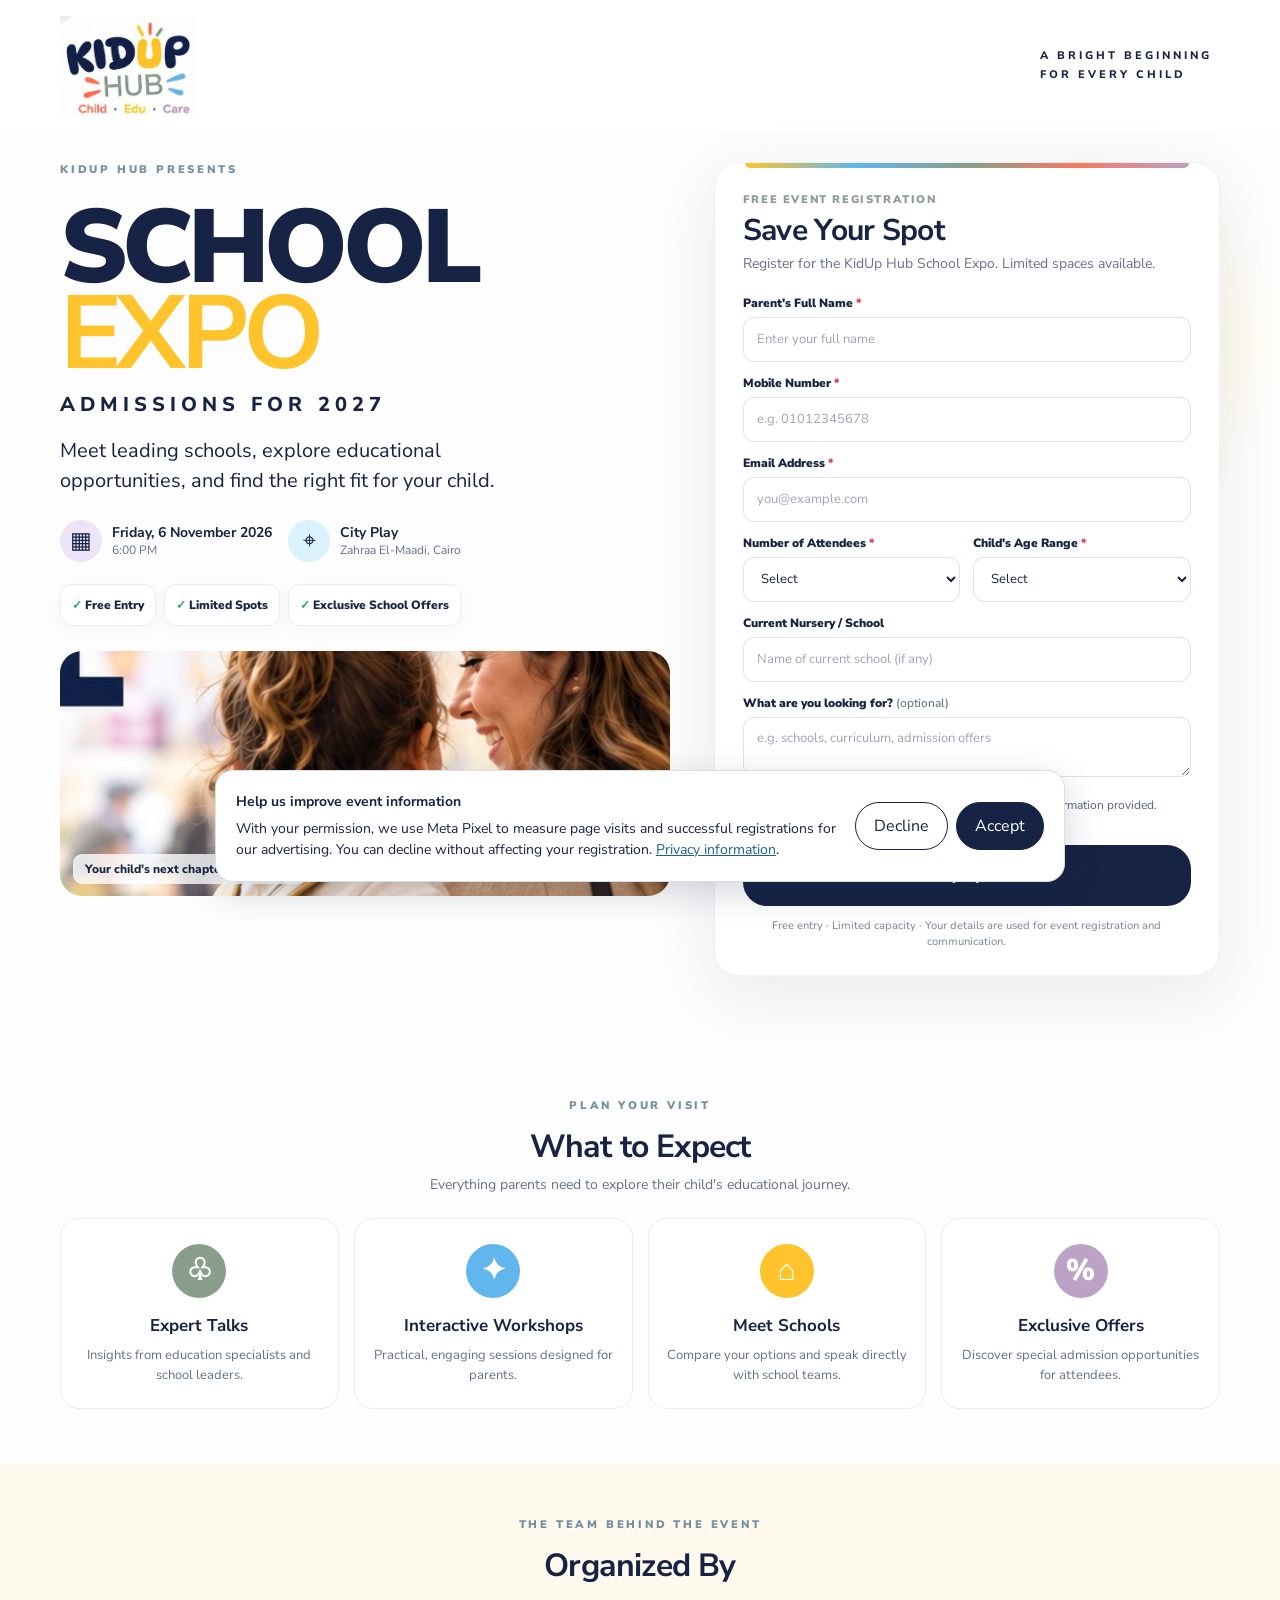
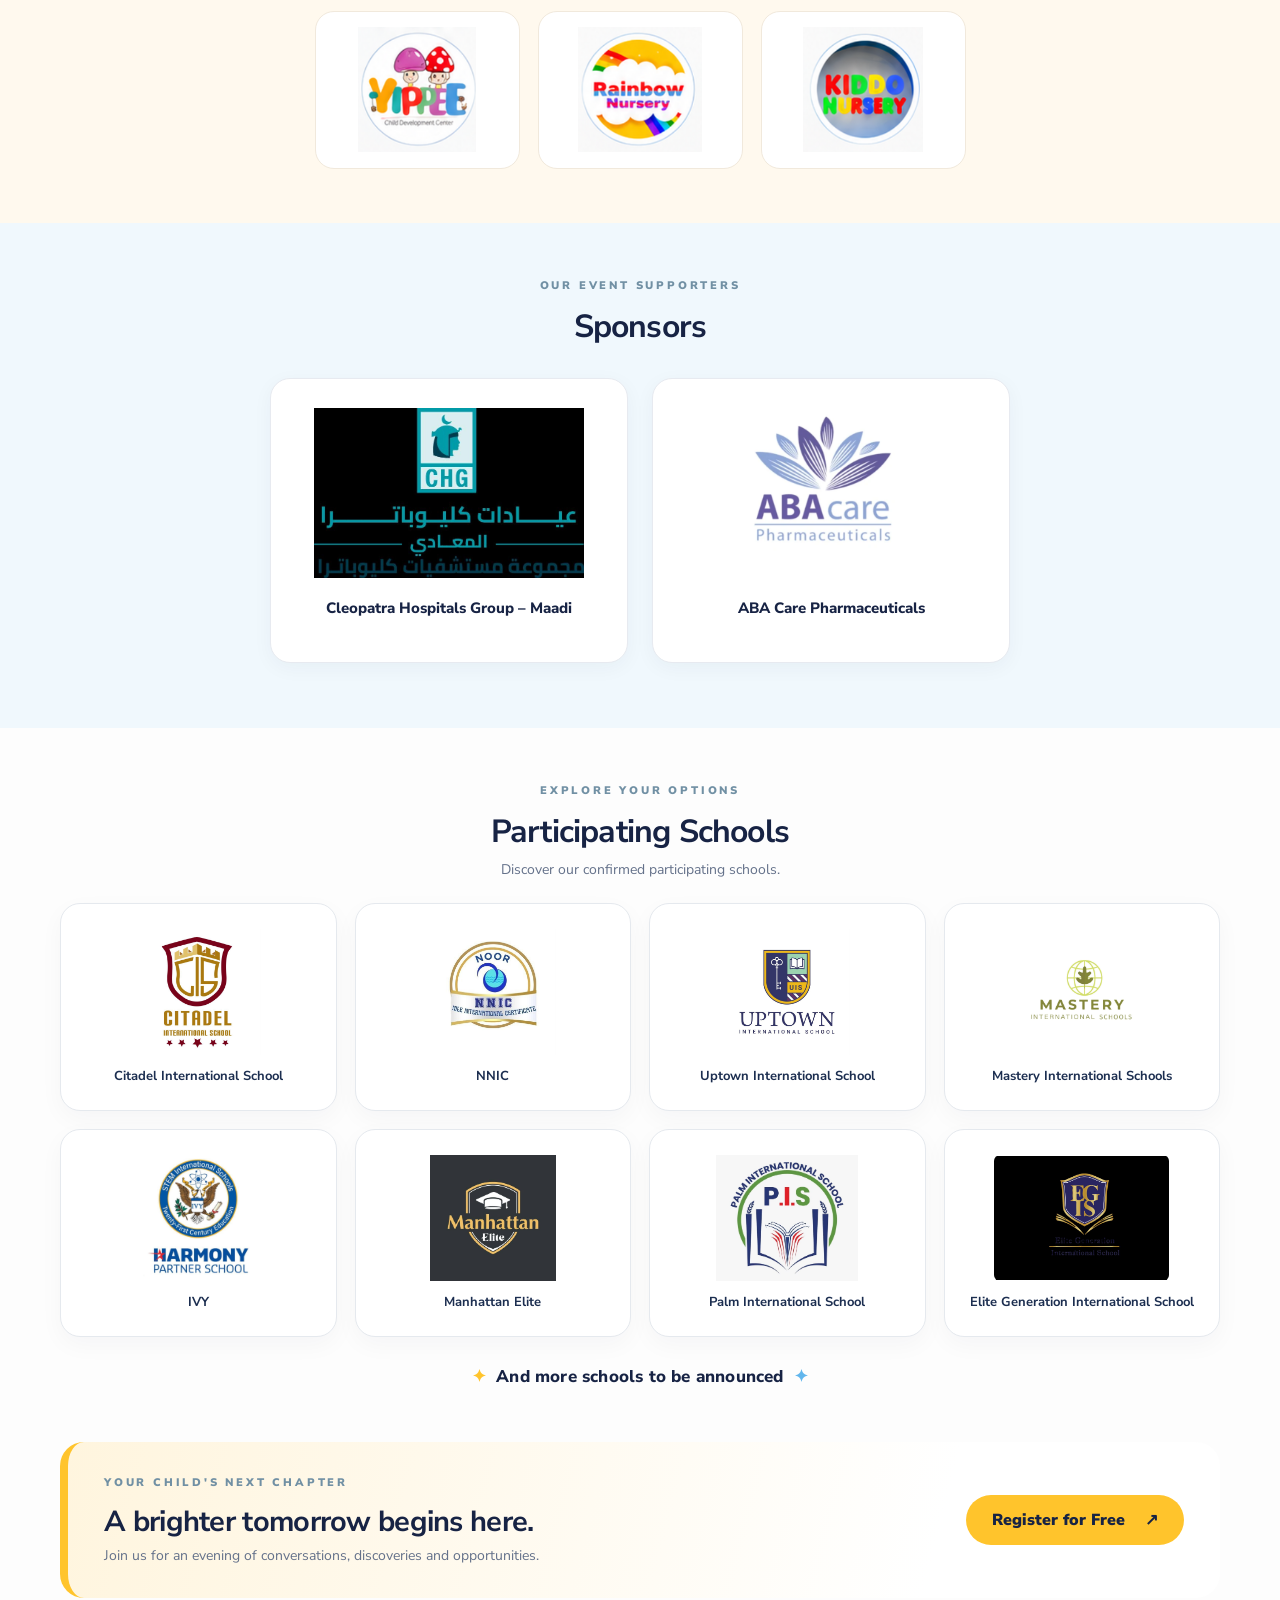
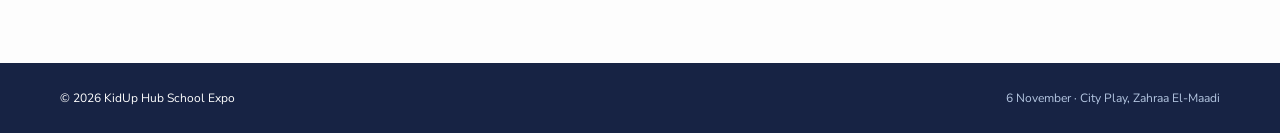
==== commit f5b9a76b: "Update index.html" ====
--- a/index.html
+++ b/index.html
@@ -2,18 +2,147 @@
 <!DOCTYPE html>
 <html lang="en">
 <head>
-<meta charset="UTF-8">
-<meta name="viewport" content="width=device-width,initial-scale=1">
-<meta name="theme-color" content="#172344">
-<meta name="description" content="Join KidUp Hub School Expo 2026. Meet participating schools, discover talks and workshops, and register for free. Limited spots available.">
-<title>School Expo 2026 | KidUp Hub — Free Registration</title>
-<link rel="preconnect" href="https://fonts.googleapis.com">
-<link rel="preconnect" href="https://fonts.gstatic.com" crossorigin>
-<link href="https://fonts.googleapis.com/css2?family=Nunito+Sans:wght@400;500;600;700;800;900&display=swap" rel="stylesheet">
-<link rel="stylesheet" href="styles.css?v=20261023-sponsor-fix">
+  <meta charset="UTF-8">
+  <meta name="viewport" content="width=device-width,initial-scale=1">
+  <meta name="theme-color" content="#172344">
+  <meta name="description" content="Join KidUp Hub School Expo 2026. Meet participating schools, discover talks and workshops, and register for free. Limited spots available.">
+  <title>School Expo 2026 | KidUp Hub — Free Registration</title>
+
+  <link rel="preconnect" href="https://fonts.googleapis.com">
+  <link rel="preconnect" href="https://fonts.gstatic.com" crossorigin>
+  <link href="https://fonts.googleapis.com/css2?family=Nunito+Sans:wght@400;500;600;700;800;900&display=swap" rel="stylesheet">
+  <link rel="stylesheet" href="styles.css?v=20261030-sponsors-v2">
+
+  <style>
+    /* Sponsor section only - does not alter registration form */
+
+    .sponsors-band {
+      padding-top: 55px !important;
+      padding-bottom: 65px !important;
+    }
+
+    .sponsors-band .section-head {
+      margin-bottom: 30px;
+      text-align: center;
+    }
+
+    .sponsors-band .sponsor-grid {
+      display: grid !important;
+      grid-template-columns: repeat(2, minmax(0, 1fr)) !important;
+      gap: 24px !important;
+      max-width: 740px !important;
+      margin: 0 auto !important;
+      align-items: stretch !important;
+    }
+
+    .sponsors-band .sponsor-tile {
+      box-sizing: border-box !important;
+      display: flex !important;
+      flex-direction: column !important;
+      align-items: center !important;
+      justify-content: flex-start !important;
+      gap: 14px !important;
+      width: 100% !important;
+      min-width: 0 !important;
+      height: auto !important;
+      min-height: 285px !important;
+      margin: 0 !important;
+      padding: 24px 20px !important;
+      overflow: hidden !important;
+      background: #ffffff !important;
+      border: 1px solid #e7eaf0 !important;
+      border-radius: 20px !important;
+      box-shadow: 0 5px 20px rgba(23,35,68,.045) !important;
+      text-align: center !important;
+    }
+
+    .sponsors-band .sponsor-logo-wrap {
+      box-sizing: border-box;
+      display: flex;
+      align-items: center;
+      justify-content: center;
+      width: 100%;
+      height: 180px;
+      min-height: 180px;
+      padding: 5px;
+      overflow: hidden;
+      background: #ffffff;
+      border-radius: 12px;
+    }
+
+    .sponsors-band .sponsor-logo-wrap img {
+      display: block !important;
+      position: static !important;
+      width: auto !important;
+      height: auto !important;
+      max-width: 100% !important;
+      max-height: 170px !important;
+      min-width: 0 !important;
+      margin: 0 auto !important;
+      padding: 0 !important;
+      object-fit: contain !important;
+      object-position: center !important;
+      border: 0 !important;
+      border-radius: 0 !important;
+      box-shadow: none !important;
+      transform: none !important;
+    }
+
+    .sponsors-band .sponsor-tile p {
+      position: static !important;
+      width: 100% !important;
+      margin: 0 !important;
+      padding: 0 !important;
+      color: #172344 !important;
+      font-family: 'Nunito Sans', sans-serif !important;
+      font-size: 15px !important;
+      font-weight: 800 !important;
+      line-height: 1.5 !important;
+      text-align: center !important;
+      overflow-wrap: break-word;
+    }
+
+    .sponsors-band + .school-section {
+      margin-top: 0 !important;
+      padding-top: 55px !important;
+      clear: both;
+    }
+
+    @media (max-width: 600px) {
+      .sponsors-band {
+        padding-top: 40px !important;
+        padding-bottom: 45px !important;
+      }
+
+      .sponsors-band .sponsor-grid {
+        grid-template-columns: minmax(0, 1fr) !important;
+        gap: 18px !important;
+        max-width: 340px !important;
+      }
+
+      .sponsors-band .sponsor-tile {
+        min-height: 245px !important;
+        padding: 18px !important;
+      }
+
+      .sponsors-band .sponsor-logo-wrap {
+        height: 165px;
+        min-height: 165px;
+      }
+
+      .sponsors-band .sponsor-logo-wrap img {
+        max-height: 155px !important;
+      }
+
+      .sponsors-band + .school-section {
+        padding-top: 40px !important;
+      }
+    }
+  </style>
 </head>
 
 <body>
+
 <header class="top">
   <div class="shell top-inner">
     <a href="#top" class="brand" aria-label="KidUp Hub homepage">
@@ -24,266 +153,427 @@
 </header>
 
 <main id="top">
-<section class="hero shell">
-  <div class="hero-copy">
-    <div class="eyebrow">KIDUP HUB PRESENTS</div>
-    <h1><span>SCHOOL</span><strong>EXPO</strong></h1>
-    <p class="year">ADMISSIONS FOR 2027</p>
-    <p class="lead">Meet leading schools, explore educational opportunities, and find the right fit for your child.</p>
-
-    <div class="event-meta">
-      <div class="meta">
-        <span class="meta-icon">▦</span>
-        <div>
-          <b>Friday, 6 November 2026</b>
-          <small>6:00 PM</small>
-        </div>
-      </div>
-      <div class="meta">
-        <span class="meta-icon sky">⌖</span>
-        <div>
-          <b>City Play</b>
-          <small>Zahraa El-Maadi, Cairo</small>
-        </div>
-      </div>
-    </div>
-
-    <div class="highlights">
-      <div><span>✓</span> Free Entry</div>
-      <div><span>✓</span> Limited Spots</div>
-      <div><span>✓</span> Exclusive School Offers</div>
-    </div>
-
-    <div class="hero-photo">
-      <img src="assets/parent-child.jpg" alt="Parent and child discussing school choices">
-      <div class="photo-caption">Your child's next chapter starts here.</div>
-    </div>
-  </div>
-
-  <aside class="form-card" id="register">
-    <div class="form-accent"></div>
-    <p class="form-eyebrow">FREE EVENT REGISTRATION</p>
-    <h2>Save Your Spot</h2>
-    <p class="form-description">Register for the KidUp Hub School Expo. Limited spaces available.</p>
-
-    <form name="school-expo-registration" method="POST" action="" target="sheet-submit-target" id="registration-form">
-      <input type="hidden" name="source" value="website">
-      <input type="hidden" name="utm_source" id="utm_source">
-      <input type="hidden" name="utm_medium" id="utm_medium">
-      <input type="hidden" name="utm_campaign" id="utm_campaign">
-      <input type="hidden" name="utm_content" id="utm_content">
-      <input type="hidden" name="registration_id" id="registration_id">
-
-      <p class="hidden-field">
-        <label>Don't fill this out: <input name="bot-field"></label>
+
+  <!-- HERO & REGISTRATION FORM -->
+  <section class="hero shell">
+    <div class="hero-copy">
+      <div class="eyebrow">KIDUP HUB PRESENTS</div>
+
+      <h1>
+        <span>SCHOOL</span>
+        <strong>EXPO</strong>
+      </h1>
+
+      <p class="year">ADMISSIONS FOR 2027</p>
+
+      <p class="lead">
+        Meet leading schools, explore educational opportunities,
+        and find the right fit for your child.
       </p>
 
-      <div class="field">
-        <label for="parent">Parent's Full Name <em>*</em></label>
-        <input id="parent" name="parent_name" autocomplete="name" placeholder="Enter your full name" maxlength="100" required>
-      </div>
-
-      <div class="field">
-        <label for="phone">Mobile Number <em>*</em></label>
-        <input id="phone" name="mobile_number" type="tel" autocomplete="tel" inputmode="tel" placeholder="e.g. 01012345678" minlength="10" maxlength="20" required>
-      </div>
-
-      <div class="field">
-        <label for="email">Email Address <em>*</em></label>
-        <input id="email" name="email" type="email" autocomplete="email" placeholder="you@example.com" maxlength="150" required>
-      </div>
-
-      <div class="form-pair">
+      <div class="event-meta">
+        <div class="meta">
+          <span class="meta-icon">▦</span>
+          <div>
+            <b>Friday, 6 November 2026</b>
+            <small>6:00 PM</small>
+          </div>
+        </div>
+
+        <div class="meta">
+          <span class="meta-icon sky">⌖</span>
+          <div>
+            <b>City Play</b>
+            <small>Zahraa El-Maadi, Cairo</small>
+          </div>
+        </div>
+      </div>
+
+      <div class="highlights">
+        <div><span>✓</span> Free Entry</div>
+        <div><span>✓</span> Limited Spots</div>
+        <div><span>✓</span> Exclusive School Offers</div>
+      </div>
+
+      <div class="hero-photo">
+        <img src="assets/parent-child.jpg"
+             alt="Parent and child discussing school choices">
+        <div class="photo-caption">
+          Your child's next chapter starts here.
+        </div>
+      </div>
+    </div>
+
+    <aside class="form-card" id="register">
+      <div class="form-accent"></div>
+
+      <p class="form-eyebrow">FREE EVENT REGISTRATION</p>
+      <h2>Save Your Spot</h2>
+      <p class="form-description">
+        Register for the KidUp Hub School Expo.
+        Limited spaces available.
+      </p>
+
+      <form
+        name="school-expo-registration"
+        method="POST"
+        action=""
+        target="sheet-submit-target"
+        id="registration-form"
+      >
+        <input type="hidden" name="source" value="website">
+        <input type="hidden" name="utm_source" id="utm_source">
+        <input type="hidden" name="utm_medium" id="utm_medium">
+        <input type="hidden" name="utm_campaign" id="utm_campaign">
+        <input type="hidden" name="utm_content" id="utm_content">
+        <input type="hidden" name="registration_id" id="registration_id">
+
+        <p class="hidden-field">
+          <label>
+            Don't fill this out:
+            <input name="bot-field">
+          </label>
+        </p>
+
         <div class="field">
-          <label for="attendees">Number of Attendees <em>*</em></label>
-          <select id="attendees" name="attendees" required>
-            <option value="">Select</option>
-            <option value="1">1</option>
-            <option value="2">2</option>
-            <option value="3">3</option>
-            <option value="4">4</option>
-            <option value="5+">5+</option>
-          </select>
+          <label for="parent">
+            Parent's Full Name <em>*</em>
+          </label>
+          <input
+            id="parent"
+            name="parent_name"
+            autocomplete="name"
+            placeholder="Enter your full name"
+            maxlength="100"
+            required
+          >
         </div>
 
         <div class="field">
-          <label for="age">Child's Age Range <em>*</em></label>
-          <select id="age" name="child_age" required>
-            <option value="">Select</option>
-            <option>Under 2</option>
-            <option>2–3</option>
-            <option>4–5</option>
-            <option>6–8</option>
-            <option>9+</option>
-          </select>
-        </div>
-      </div>
-
-      <div class="field">
-        <label for="school">Current Nursery / School</label>
-        <input id="school" name="current_school" maxlength="120" placeholder="Name of current school (if any)">
-      </div>
-
-      <div class="field">
-        <label for="interest">What are you looking for? <span>(optional)</span></label>
-        <textarea id="interest" name="interests" rows="2" maxlength="600" placeholder="e.g. schools, curriculum, admission offers"></textarea>
-      </div>
-
-      <label class="consent">
-        <input type="checkbox" name="privacy_consent" value="yes" required>
-        <span>
-          I agree to be contacted about this event using the information provided.
-          <a class="kidup-privacy-link" href="privacy-policy.html" target="_blank" rel="noopener">Privacy information</a>.
-          <em>*</em>
-        </span>
-      </label>
-
-      <button class="primary" type="submit">Save My Spot <span>→</span></button>
-      <p class="fine">Free entry · Limited capacity · Your details are used for event registration and communication.</p>
-    </form>
-
-    <iframe name="sheet-submit-target" id="sheet-submit-target" title="Form submission" style="display:none"></iframe>
-    <p id="submit-message" role="status" aria-live="polite" style="display:none; margin-top:12px; font-weight:700;"></p>
-  </aside>
-</section>
-
-<section class="features section shell">
-  <div class="section-head">
-    <p class="eyebrow">PLAN YOUR VISIT</p>
-    <h2>What to Expect</h2>
-    <p>Everything parents need to explore their child's educational journey.</p>
-  </div>
-
-  <div class="feature-grid">
-    <article class="feature">
-      <div class="feature-ic green">♧</div>
-      <h3>Expert Talks</h3>
-      <p>Insights from education specialists and school leaders.</p>
-    </article>
-
-    <article class="feature">
-      <div class="feature-ic blue">✦</div>
-      <h3>Interactive Workshops</h3>
-      <p>Practical, engaging sessions designed for parents.</p>
-    </article>
-
-    <article class="feature">
-      <div class="feature-ic gold">⌂</div>
-      <h3>Meet Schools</h3>
-      <p>Compare your options and speak directly with school teams.</p>
-    </article>
-
-    <article class="feature">
-      <div class="feature-ic lilac">%</div>
-      <h3>Exclusive Offers</h3>
-      <p>Discover special admission opportunities for attendees.</p>
-    </article>
-  </div>
-</section>
-
-<section class="section organizer-band">
-  <div class="shell">
+          <label for="phone">
+            Mobile Number <em>*</em>
+          </label>
+          <input
+            id="phone"
+            name="mobile_number"
+            type="tel"
+            autocomplete="tel"
+            inputmode="tel"
+            placeholder="e.g. 01012345678"
+            minlength="10"
+            maxlength="20"
+            required
+          >
+        </div>
+
+        <div class="field">
+          <label for="email">
+            Email Address <em>*</em>
+          </label>
+          <input
+            id="email"
+            name="email"
+            type="email"
+            autocomplete="email"
+            placeholder="you@example.com"
+            maxlength="150"
+            required
+          >
+        </div>
+
+        <div class="form-pair">
+          <div class="field">
+            <label for="attendees">
+              Number of Attendees <em>*</em>
+            </label>
+            <select id="attendees" name="attendees" required>
+              <option value="">Select</option>
+              <option value="1">1</option>
+              <option value="2">2</option>
+              <option value="3">3</option>
+              <option value="4">4</option>
+              <option value="5+">5+</option>
+            </select>
+          </div>
+
+          <div class="field">
+            <label for="age">
+              Child's Age Range <em>*</em>
+            </label>
+            <select id="age" name="child_age" required>
+              <option value="">Select</option>
+              <option>Under 2</option>
+              <option>2–3</option>
+              <option>4–5</option>
+              <option>6–8</option>
+              <option>9+</option>
+            </select>
+          </div>
+        </div>
+
+        <div class="field">
+          <label for="school">
+            Current Nursery / School
+          </label>
+          <input
+            id="school"
+            name="current_school"
+            maxlength="120"
+            placeholder="Name of current school (if any)"
+          >
+        </div>
+
+        <div class="field">
+          <label for="interest">
+            What are you looking for?
+            <span>(optional)</span>
+          </label>
+          <textarea
+            id="interest"
+            name="interests"
+            rows="2"
+            maxlength="600"
+            placeholder="e.g. schools, curriculum, admission offers"
+          ></textarea>
+        </div>
+
+        <label class="consent">
+          <input
+            type="checkbox"
+            name="privacy_consent"
+            value="yes"
+            required
+          >
+          <span>
+            I agree to be contacted about this event using
+            the information provided.
+            <a
+              class="kidup-privacy-link"
+              href="privacy-policy.html"
+              target="_blank"
+              rel="noopener"
+            >Privacy information</a>.
+            <em>*</em>
+          </span>
+        </label>
+
+        <button class="primary" type="submit">
+          Save My Spot <span>→</span>
+        </button>
+
+        <p class="fine">
+          Free entry · Limited capacity · Your details
+          are used for event registration and communication.
+        </p>
+      </form>
+
+      <iframe
+        name="sheet-submit-target"
+        id="sheet-submit-target"
+        title="Form submission"
+        style="display:none"
+      ></iframe>
+
+      <p
+        id="submit-message"
+        role="status"
+        aria-live="polite"
+        style="display:none; margin-top:12px; font-weight:700;"
+      ></p>
+    </aside>
+  </section>
+
+  <!-- WHAT TO EXPECT -->
+  <section class="features section shell">
     <div class="section-head">
-      <p class="eyebrow">THE TEAM BEHIND THE EVENT</p>
-      <h2>Organized By</h2>
-    </div>
-
-    <div class="organizer-grid">
-      <div class="logo-tile">
-        <img src="assets/organizer-1.png" alt="Yippee Child Development Center">
-      </div>
-      <div class="logo-tile">
-        <img src="assets/organizer-2.png" alt="Rainbow Nursery">
-      </div>
-      <div class="logo-tile">
-        <img src="assets/organizer-3.png" alt="Kiddo Nursery">
-      </div>
-    </div>
-  </div>
-</section>
-
-<!-- SPONSORS: Cleopatra + ABA Care -->
-<section class="section sponsors-band">
-  <div class="shell">
+      <p class="eyebrow">PLAN YOUR VISIT</p>
+      <h2>What to Expect</h2>
+      <p>
+        Everything parents need to explore
+        their child's educational journey.
+      </p>
+    </div>
+
+    <div class="feature-grid">
+      <article class="feature">
+        <div class="feature-ic green">♧</div>
+        <h3>Expert Talks</h3>
+        <p>Insights from education specialists and school leaders.</p>
+      </article>
+
+      <article class="feature">
+        <div class="feature-ic blue">✦</div>
+        <h3>Interactive Workshops</h3>
+        <p>Practical, engaging sessions designed for parents.</p>
+      </article>
+
+      <article class="feature">
+        <div class="feature-ic gold">⌂</div>
+        <h3>Meet Schools</h3>
+        <p>Compare your options and speak directly with school teams.</p>
+      </article>
+
+      <article class="feature">
+        <div class="feature-ic lilac">%</div>
+        <h3>Exclusive Offers</h3>
+        <p>Discover special admission opportunities for attendees.</p>
+      </article>
+    </div>
+  </section>
+
+  <!-- ORGANIZERS -->
+  <section class="section organizer-band">
+    <div class="shell">
+      <div class="section-head">
+        <p class="eyebrow">THE TEAM BEHIND THE EVENT</p>
+        <h2>Organized By</h2>
+      </div>
+
+      <div class="organizer-grid">
+        <div class="logo-tile">
+          <img src="assets/organizer-1.png"
+               alt="Yippee Child Development Center">
+        </div>
+
+        <div class="logo-tile">
+          <img src="assets/organizer-2.png"
+               alt="Rainbow Nursery">
+        </div>
+
+        <div class="logo-tile">
+          <img src="assets/organizer-3.png"
+               alt="Kiddo Nursery">
+        </div>
+      </div>
+    </div>
+  </section>
+
+  <!-- SPONSORS -->
+  <section class="section sponsors-band">
+    <div class="shell">
+
+      <div class="section-head">
+        <p class="eyebrow">OUR EVENT SUPPORTERS</p>
+        <h2>Sponsors</h2>
+      </div>
+
+      <div class="sponsor-grid">
+
+        <!-- Cleopatra -->
+        <div class="logo-tile sponsor-tile">
+          <div class="sponsor-logo-wrap">
+            <img
+              src="assets/chg.jpg"
+              alt="Cleopatra Hospitals Group — Maadi"
+              loading="lazy"
+            >
+          </div>
+          <p>Cleopatra Hospitals Group – Maadi</p>
+        </div>
+
+        <!-- ABA Care -->
+        <div class="logo-tile sponsor-tile">
+          <div class="sponsor-logo-wrap">
+            <img
+              src="assets/aba-care-pharmaceuticals.webp"
+              alt="ABA Care Pharmaceuticals"
+              loading="lazy"
+            >
+          </div>
+          <p>ABA Care Pharmaceuticals</p>
+        </div>
+
+      </div>
+    </div>
+  </section>
+
+  <!-- PARTICIPATING SCHOOLS -->
+  <section class="section school-section shell">
     <div class="section-head">
-      <p class="eyebrow">OUR EVENT SUPPORTERS</p>
-      <h2>Sponsors</h2>
-    </div>
-
-    <div class="sponsor-grid" style="display:grid;grid-template-columns:repeat(2,minmax(0,1fr));gap:24px;max-width:650px;margin:0 auto;">
-      <div class="logo-tile sponsor-tile">
-        <img src="assets/chg.jpg" alt="CHG — Cleopatra Hospitals Group, Maadi" loading="lazy">
-        <p>Cleopatra Hospitals Group – Maadi</p>
-      </div>
-
-      <div class="logo-tile sponsor-tile">
-        <img src="assets/aba-care-pharmaceuticals.webp" alt="ABA Care Pharmaceuticals" loading="lazy">
-        <p>ABA Care Pharmaceuticals</p>
-      </div>
-    </div>
-  </div>
-</section>
-
-<section class="section school-section shell">
-  <div class="section-head">
-    <p class="eyebrow">EXPLORE YOUR OPTIONS</p>
-    <h2>Participating Schools</h2>
-    <p>Discover our confirmed participating schools.</p>
-  </div>
-
-  <div class="school-grid" id="schools">
-    <div class="school-tile">
-      <img src="assets/citadel.jpg" alt="Citadel International School logo" loading="lazy">
-      <span>Citadel International School</span>
-    </div>
-
-    <div class="school-tile">
-      <img src="assets/nnic.jpg" alt="NNIC logo" loading="lazy">
-      <span>NNIC</span>
-    </div>
-
-    <div class="school-tile">
-      <img src="assets/uptown.jpg" alt="Uptown International School logo" loading="lazy">
-      <span>Uptown International School</span>
-    </div>
-
-    <div class="school-tile">
-      <img src="assets/mastery-international-schools.webp" alt="Mastery International Schools logo" loading="lazy">
-      <span>Mastery International Schools</span>
-    </div>
-
-    <div class="school-tile">
-      <img src="assets/ivy.jpg" alt="IVY logo" loading="lazy">
-      <span>IVY</span>
-    </div>
-
-    <div class="school-tile">
-      <img src="assets/manhattan.jpg" alt="Manhattan Elite logo" loading="lazy">
-      <span>Manhattan Elite</span>
-    </div>
-
-    <div class="school-tile">
-      <img src="assets/palm.jpg" alt="Palm International School logo" loading="lazy">
-      <span>Palm International School</span>
-    </div>
-
-    <div class="school-tile">
-      <img src="assets/elite.jpg" alt="Elite Generation International School logo" loading="lazy">
-      <span>Elite Generation International School</span>
-    </div>
-  </div>
-
-  <p class="more-schools">And more schools to be announced</p>
-</section>
-
-<section class="closing shell">
-  <div>
-    <p class="eyebrow">YOUR CHILD'S NEXT CHAPTER</p>
-    <h2>A brighter tomorrow begins here.</h2>
-    <p>Join us for an evening of conversations, discoveries and opportunities.</p>
-  </div>
-  <a class="closing-btn" href="#register">Register for Free <span>↗</span></a>
-</section>
+      <p class="eyebrow">EXPLORE YOUR OPTIONS</p>
+      <h2>Participating Schools</h2>
+      <p>Discover our confirmed participating schools.</p>
+    </div>
+
+    <div class="school-grid" id="schools">
+
+      <div class="school-tile">
+        <img src="assets/citadel.jpg"
+             alt="Citadel International School logo"
+             loading="lazy">
+        <span>Citadel International School</span>
+      </div>
+
+      <div class="school-tile">
+        <img src="assets/nnic.jpg"
+             alt="NNIC logo"
+             loading="lazy">
+        <span>NNIC</span>
+      </div>
+
+      <div class="school-tile">
+        <img src="assets/uptown.jpg"
+             alt="Uptown International School logo"
+             loading="lazy">
+        <span>Uptown International School</span>
+      </div>
+
+      <div class="school-tile">
+        <img src="assets/mastery-international-schools.webp"
+             alt="Mastery International Schools logo"
+             loading="lazy">
+        <span>Mastery International Schools</span>
+      </div>
+
+      <div class="school-tile">
+        <img src="assets/ivy.jpg"
+             alt="IVY logo"
+             loading="lazy">
+        <span>IVY</span>
+      </div>
+
+      <div class="school-tile">
+        <img src="assets/manhattan.jpg"
+             alt="Manhattan Elite logo"
+             loading="lazy">
+        <span>Manhattan Elite</span>
+      </div>
+
+      <div class="school-tile">
+        <img src="assets/palm.jpg"
+             alt="Palm International School logo"
+             loading="lazy">
+        <span>Palm International School</span>
+      </div>
+
+      <div class="school-tile">
+        <img src="assets/elite.jpg"
+             alt="Elite Generation International School logo"
+             loading="lazy">
+        <span>Elite Generation International School</span>
+      </div>
+
+    </div>
+
+    <p class="more-schools">And more schools to be announced</p>
+  </section>
+
+  <!-- CLOSING -->
+  <section class="closing shell">
+    <div>
+      <p class="eyebrow">YOUR CHILD'S NEXT CHAPTER</p>
+      <h2>A brighter tomorrow begins here.</h2>
+      <p>
+        Join us for an evening of conversations,
+        discoveries and opportunities.
+      </p>
+    </div>
+
+    <a class="closing-btn" href="#register">
+      Register for Free <span>↗</span>
+    </a>
+  </section>
+
 </main>
 
 <footer>
@@ -297,19 +587,39 @@
 <script src="config.js"></script>
 <script src="script.js"></script>
 
-<div id="kidup-tracking-consent" class="kidup-consent-banner" role="dialog" aria-label="Optional advertising analytics" hidden>
+<!-- META PIXEL CONSENT -->
+<div
+  id="kidup-tracking-consent"
+  class="kidup-consent-banner"
+  role="dialog"
+  aria-label="Optional advertising analytics"
+  hidden
+>
   <div class="kidup-consent-copy">
     <strong>Help us improve event information</strong>
+
     <p>
-      With your permission, we use Meta Pixel to measure page visits and successful registrations for our advertising.
+      With your permission, we use Meta Pixel to measure
+      page visits and successful registrations for our advertising.
       You can decline without affecting your registration.
-      <a class="kidup-privacy-link" href="privacy-policy.html">Privacy information</a>.
+      <a
+        class="kidup-privacy-link"
+        href="privacy-policy.html"
+      >Privacy information</a>.
     </p>
   </div>
 
   <div class="kidup-consent-actions">
-    <button type="button" class="secondary" data-consent-reject>Decline</button>
-    <button type="button" data-consent-accept>Accept</button>
+    <button
+      type="button"
+      class="secondary"
+      data-consent-reject
+    >Decline</button>
+
+    <button
+      type="button"
+      data-consent-accept
+    >Accept</button>
   </div>
 </div>
 
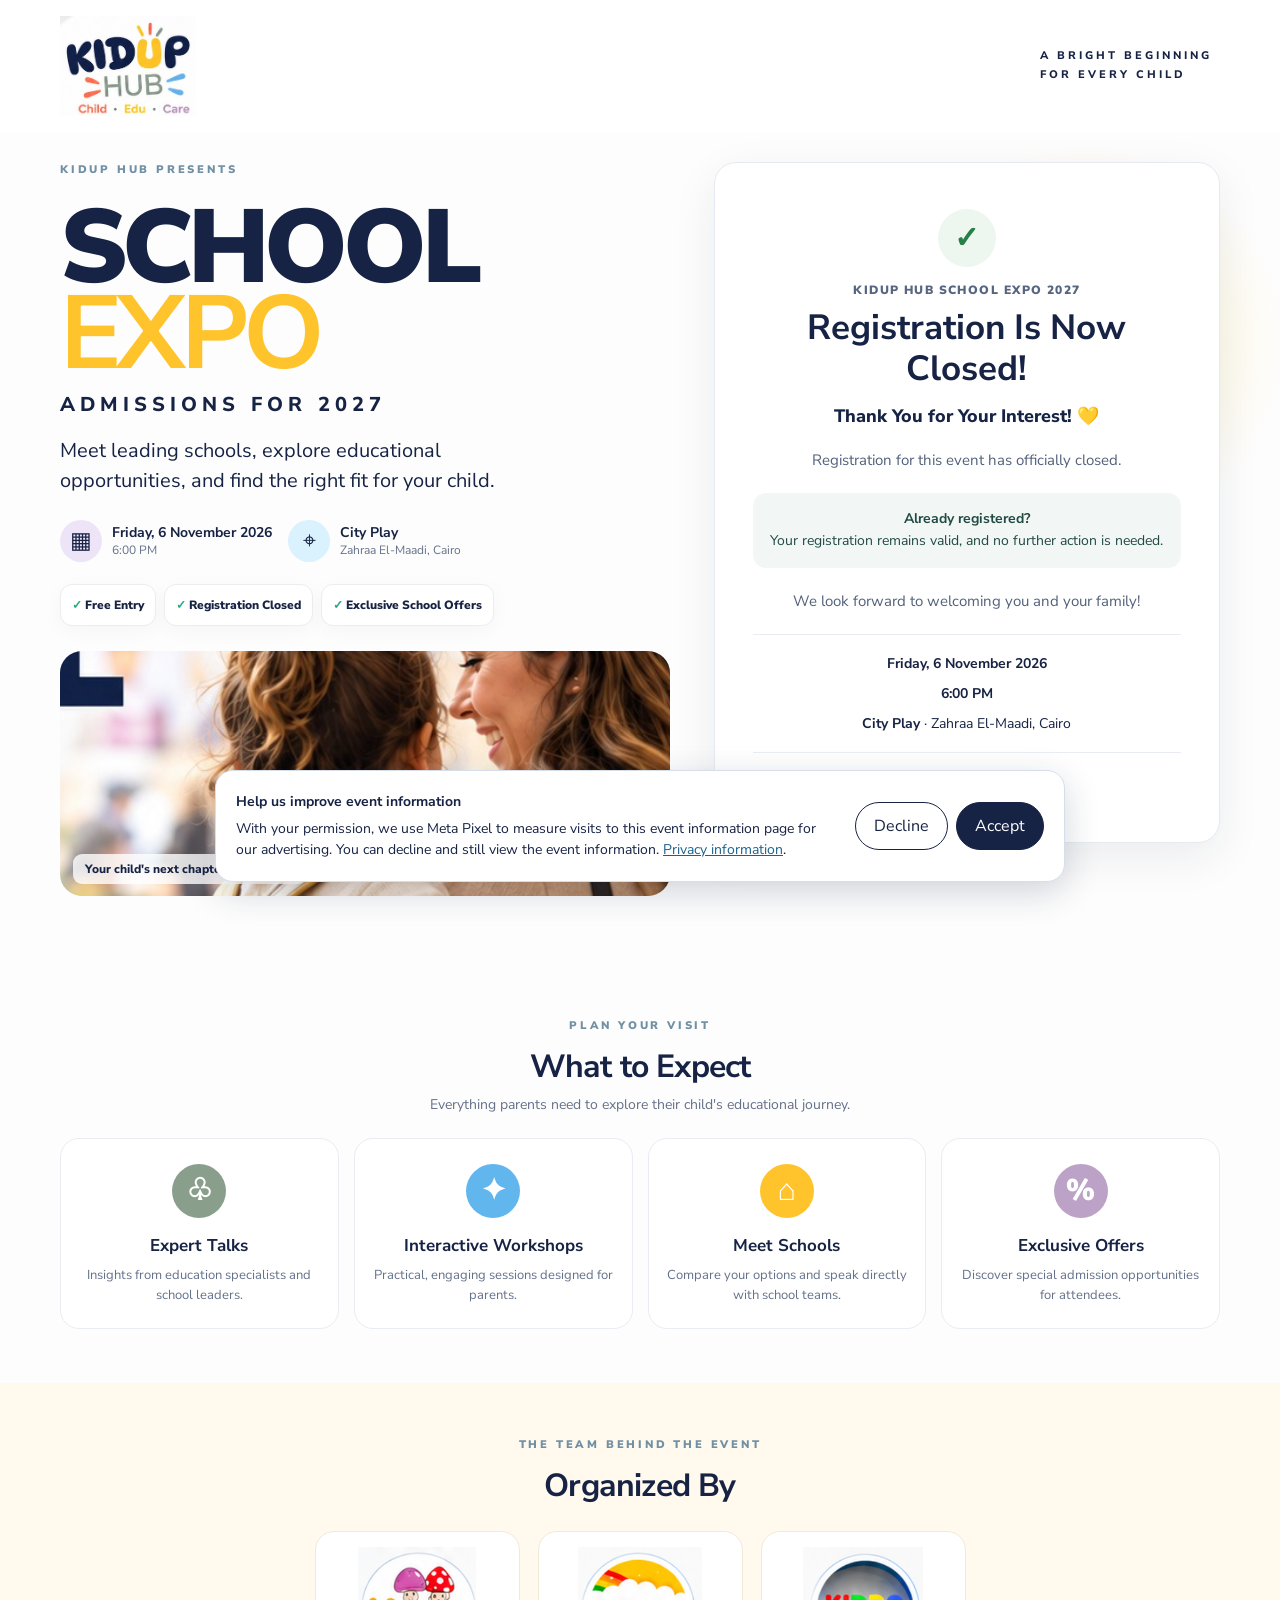
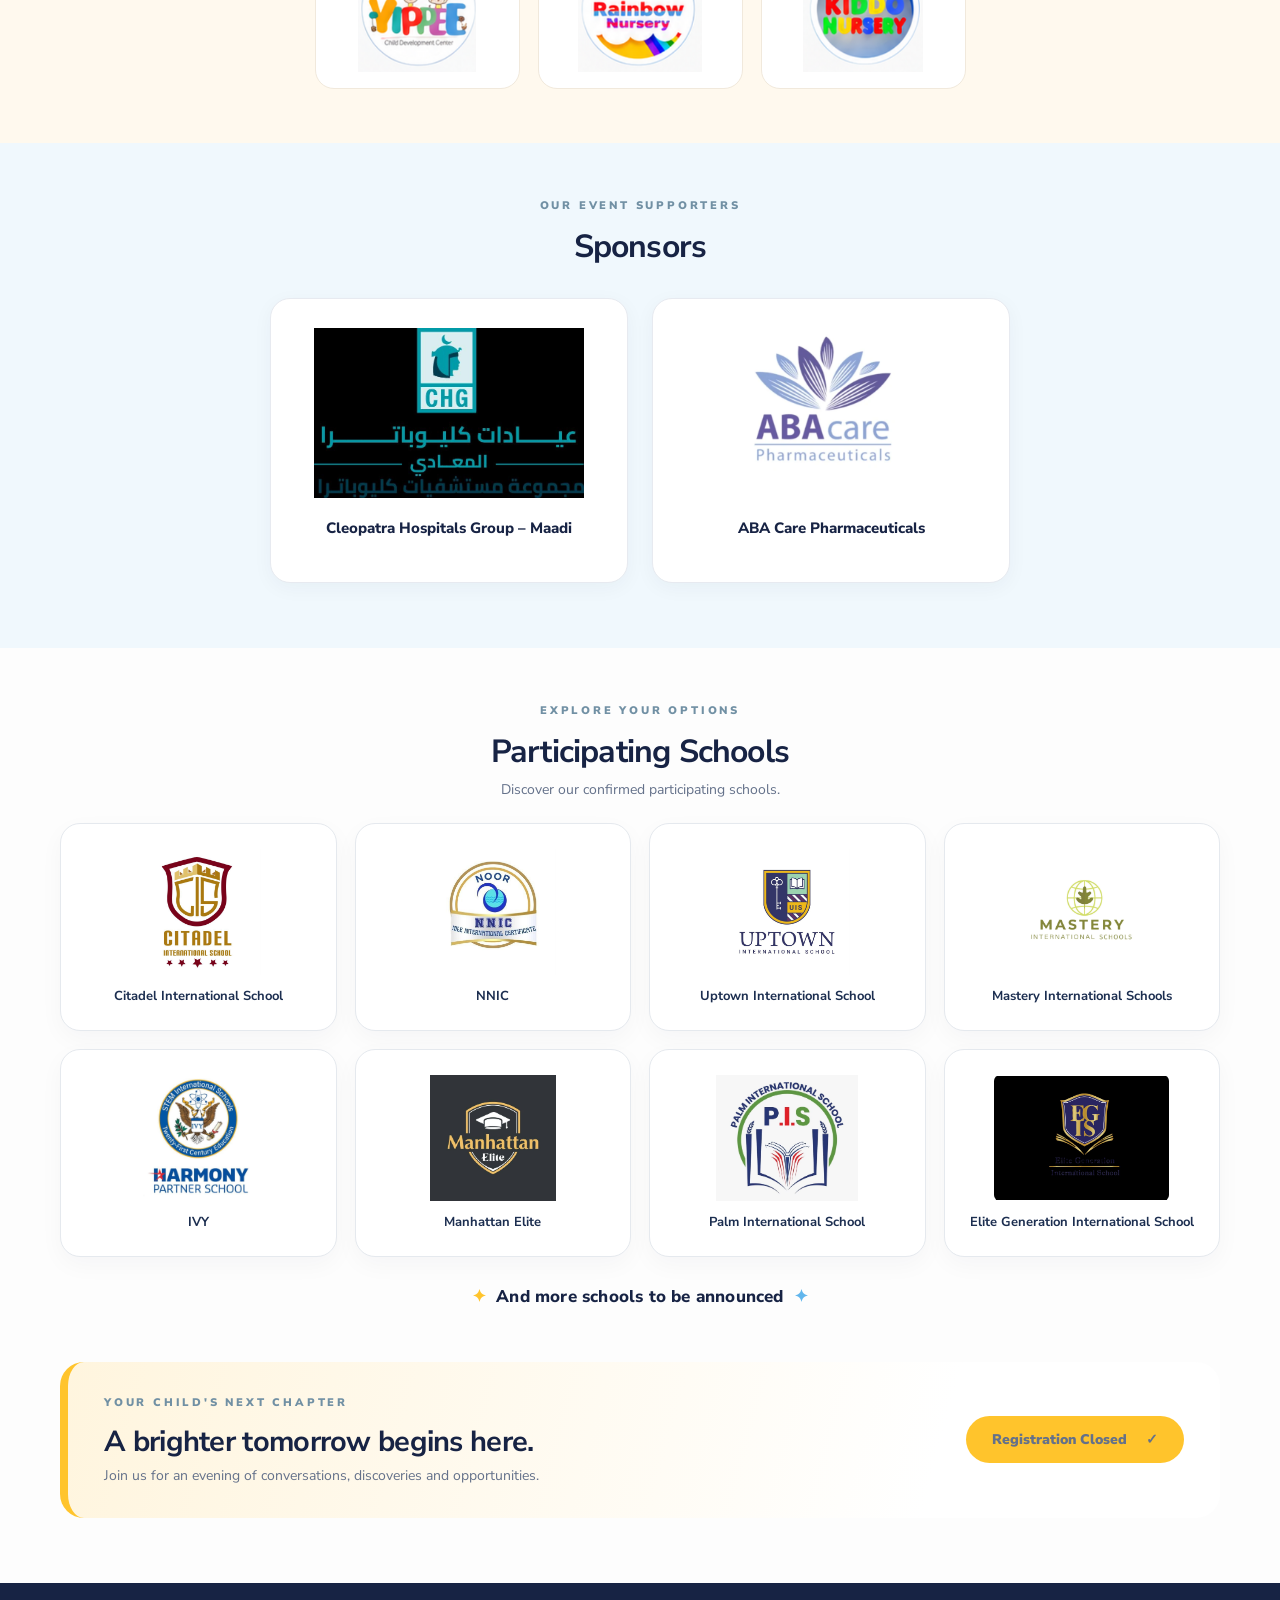
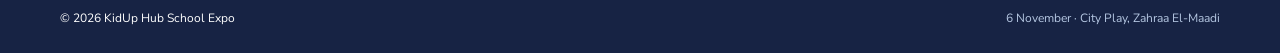
==== commit 1f61b7fd: "Update index.html" ====
--- a/index.html
+++ b/index.html
@@ -5,8 +5,8 @@
   <meta charset="UTF-8">
   <meta name="viewport" content="width=device-width,initial-scale=1">
   <meta name="theme-color" content="#172344">
-  <meta name="description" content="Join KidUp Hub School Expo 2026. Meet participating schools, discover talks and workshops, and register for free. Limited spots available.">
-  <title>School Expo 2026 | KidUp Hub — Free Registration</title>
+  <meta name="description" content="Registration for KidUp Hub School Expo 2027 is now closed. The event takes place Friday, 6 November 2026 at 6 PM in City Play, Zahraa El-Maadi.">
+  <title>School Expo 2027 | Registration Closed — KidUp Hub</title>
 
   <link rel="preconnect" href="https://fonts.googleapis.com">
   <link rel="preconnect" href="https://fonts.gstatic.com" crossorigin>
@@ -138,6 +138,80 @@
         padding-top: 40px !important;
       }
     }
+
+    /* Registration-closed state: independent of existing form styles */
+    .registration-closed-card {
+      background: #fff;
+      border: 1px solid #e5eaf2;
+      border-radius: 22px;
+      box-shadow: 0 14px 44px rgba(23, 35, 68, .08);
+      padding: clamp(26px, 4vw, 46px) clamp(22px, 4vw, 38px);
+      text-align: center;
+      align-self: start;
+      color: #172344;
+    }
+    .registration-closed-card .closed-mark {
+      display: inline-grid;
+      place-items: center;
+      width: 58px;
+      height: 58px;
+      margin-bottom: 15px;
+      border-radius: 50%;
+      background: #edf7ef;
+      color: #278047;
+      font-size: 30px;
+      font-weight: 800;
+    }
+    .registration-closed-card .closed-eyebrow {
+      margin: 0 0 10px;
+      letter-spacing: .12em;
+      font-size: 12px;
+      font-weight: 900;
+      color: #576680;
+    }
+    .registration-closed-card h2 {
+      font-size: clamp(27px, 3vw, 35px);
+      line-height: 1.16;
+      margin: 0 0 13px;
+      color: #172344;
+    }
+    .registration-closed-card .closed-subtitle {
+      font-size: 18px;
+      line-height: 1.5;
+      font-weight: 800;
+      margin: 0 0 17px;
+    }
+    .registration-closed-card .closed-copy {
+      color: #53617b;
+      font-size: 15px;
+      line-height: 1.75;
+      margin: 0 0 12px;
+    }
+    .registration-closed-card .registered-note {
+      background: #f2f7f6;
+      border-radius: 13px;
+      padding: 15px;
+      margin: 20px 0;
+      color: #214a43;
+      line-height: 1.6;
+      font-size: 14px;
+    }
+    .registration-closed-card .closed-details {
+      border-top: 1px solid #e9edf3;
+      border-bottom: 1px solid #e9edf3;
+      padding: 18px 0;
+      margin: 20px 0;
+      display: grid;
+      gap: 9px;
+      font-size: 14px;
+      line-height: 1.5;
+    }
+    .registration-closed-card .closed-footer {
+      margin: 10px 0 0;
+      color: #172344;
+      font-weight: 900;
+      font-size: 17px;
+    }
   </style>
 </head>
 
@@ -154,7 +228,7 @@
 
 <main id="top">
 
-  <!-- HERO & REGISTRATION FORM -->
+  <!-- HERO & REGISTRATION-CLOSED MESSAGE -->
   <section class="hero shell">
     <div class="hero-copy">
       <div class="eyebrow">KIDUP HUB PRESENTS</div>
@@ -191,7 +265,7 @@
 
       <div class="highlights">
         <div><span>✓</span> Free Entry</div>
-        <div><span>✓</span> Limited Spots</div>
+        <div><span>✓</span> Registration Closed</div>
         <div><span>✓</span> Exclusive School Offers</div>
       </div>
 
@@ -204,182 +278,23 @@
       </div>
     </div>
 
-    <aside class="form-card" id="register">
-      <div class="form-accent"></div>
-
-      <p class="form-eyebrow">FREE EVENT REGISTRATION</p>
-      <h2>Save Your Spot</h2>
-      <p class="form-description">
-        Register for the KidUp Hub School Expo.
-        Limited spaces available.
-      </p>
-
-      <form
-        name="school-expo-registration"
-        method="POST"
-        action=""
-        target="sheet-submit-target"
-        id="registration-form"
-      >
-        <input type="hidden" name="source" value="website">
-        <input type="hidden" name="utm_source" id="utm_source">
-        <input type="hidden" name="utm_medium" id="utm_medium">
-        <input type="hidden" name="utm_campaign" id="utm_campaign">
-        <input type="hidden" name="utm_content" id="utm_content">
-        <input type="hidden" name="registration_id" id="registration_id">
-
-        <p class="hidden-field">
-          <label>
-            Don't fill this out:
-            <input name="bot-field">
-          </label>
-        </p>
-
-        <div class="field">
-          <label for="parent">
-            Parent's Full Name <em>*</em>
-          </label>
-          <input
-            id="parent"
-            name="parent_name"
-            autocomplete="name"
-            placeholder="Enter your full name"
-            maxlength="100"
-            required
-          >
-        </div>
-
-        <div class="field">
-          <label for="phone">
-            Mobile Number <em>*</em>
-          </label>
-          <input
-            id="phone"
-            name="mobile_number"
-            type="tel"
-            autocomplete="tel"
-            inputmode="tel"
-            placeholder="e.g. 01012345678"
-            minlength="10"
-            maxlength="20"
-            required
-          >
-        </div>
-
-        <div class="field">
-          <label for="email">
-            Email Address <em>*</em>
-          </label>
-          <input
-            id="email"
-            name="email"
-            type="email"
-            autocomplete="email"
-            placeholder="you@example.com"
-            maxlength="150"
-            required
-          >
-        </div>
-
-        <div class="form-pair">
-          <div class="field">
-            <label for="attendees">
-              Number of Attendees <em>*</em>
-            </label>
-            <select id="attendees" name="attendees" required>
-              <option value="">Select</option>
-              <option value="1">1</option>
-              <option value="2">2</option>
-              <option value="3">3</option>
-              <option value="4">4</option>
-              <option value="5+">5+</option>
-            </select>
-          </div>
-
-          <div class="field">
-            <label for="age">
-              Child's Age Range <em>*</em>
-            </label>
-            <select id="age" name="child_age" required>
-              <option value="">Select</option>
-              <option>Under 2</option>
-              <option>2–3</option>
-              <option>4–5</option>
-              <option>6–8</option>
-              <option>9+</option>
-            </select>
-          </div>
-        </div>
-
-        <div class="field">
-          <label for="school">
-            Current Nursery / School
-          </label>
-          <input
-            id="school"
-            name="current_school"
-            maxlength="120"
-            placeholder="Name of current school (if any)"
-          >
-        </div>
-
-        <div class="field">
-          <label for="interest">
-            What are you looking for?
-            <span>(optional)</span>
-          </label>
-          <textarea
-            id="interest"
-            name="interests"
-            rows="2"
-            maxlength="600"
-            placeholder="e.g. schools, curriculum, admission offers"
-          ></textarea>
-        </div>
-
-        <label class="consent">
-          <input
-            type="checkbox"
-            name="privacy_consent"
-            value="yes"
-            required
-          >
-          <span>
-            I agree to be contacted about this event using
-            the information provided.
-            <a
-              class="kidup-privacy-link"
-              href="privacy-policy.html"
-              target="_blank"
-              rel="noopener"
-            >Privacy information</a>.
-            <em>*</em>
-          </span>
-        </label>
-
-        <button class="primary" type="submit">
-          Save My Spot <span>→</span>
-        </button>
-
-        <p class="fine">
-          Free entry · Limited capacity · Your details
-          are used for event registration and communication.
-        </p>
-      </form>
-
-      <iframe
-        name="sheet-submit-target"
-        id="sheet-submit-target"
-        title="Form submission"
-        style="display:none"
-      ></iframe>
-
-      <p
-        id="submit-message"
-        role="status"
-        aria-live="polite"
-        style="display:none; margin-top:12px; font-weight:700;"
-      ></p>
+    <aside class="registration-closed-card" id="register" aria-labelledby="closed-heading">
+      <div class="closed-mark" aria-hidden="true">✓</div>
+      <p class="closed-eyebrow">KIDUP HUB SCHOOL EXPO 2027</p>
+      <h2 id="closed-heading">Registration Is Now Closed!</h2>
+      <p class="closed-subtitle">Thank You for Your Interest! 💛</p>
+      <p class="closed-copy">Registration for this event has officially closed.</p>
+      <div class="registered-note">
+        <strong>Already registered?</strong><br>
+        Your registration remains valid, and no further action is needed.
+      </div>
+      <p class="closed-copy">We look forward to welcoming you and your family!</p>
+      <div class="closed-details">
+        <div><strong>Friday, 6 November 2026</strong></div>
+        <div><strong>6:00 PM</strong></div>
+        <div><strong>City Play</strong> · Zahraa El-Maadi, Cairo</div>
+      </div>
+      <p class="closed-footer">See You at the Expo! 🎓</p>
     </aside>
   </section>
 
@@ -569,9 +484,7 @@
       </p>
     </div>
 
-    <a class="closing-btn" href="#register">
-      Register for Free <span>↗</span>
-    </a>
+<p class="closing-btn" aria-label="Registration is closed">Registration Closed <span>✓</span></p>
   </section>
 
 </main>
@@ -585,7 +498,7 @@
 
 <script src="pixel.js"></script>
 <script src="config.js"></script>
-<script src="script.js"></script>
+<!-- Registration form removed; script.js is intentionally not loaded. -->
 
 <!-- META PIXEL CONSENT -->
 <div
@@ -600,8 +513,8 @@
 
     <p>
       With your permission, we use Meta Pixel to measure
-      page visits and successful registrations for our advertising.
-      You can decline without affecting your registration.
+      visits to this event information page for our advertising.
+      You can decline and still view the event information.
       <a
         class="kidup-privacy-link"
         href="privacy-policy.html"
